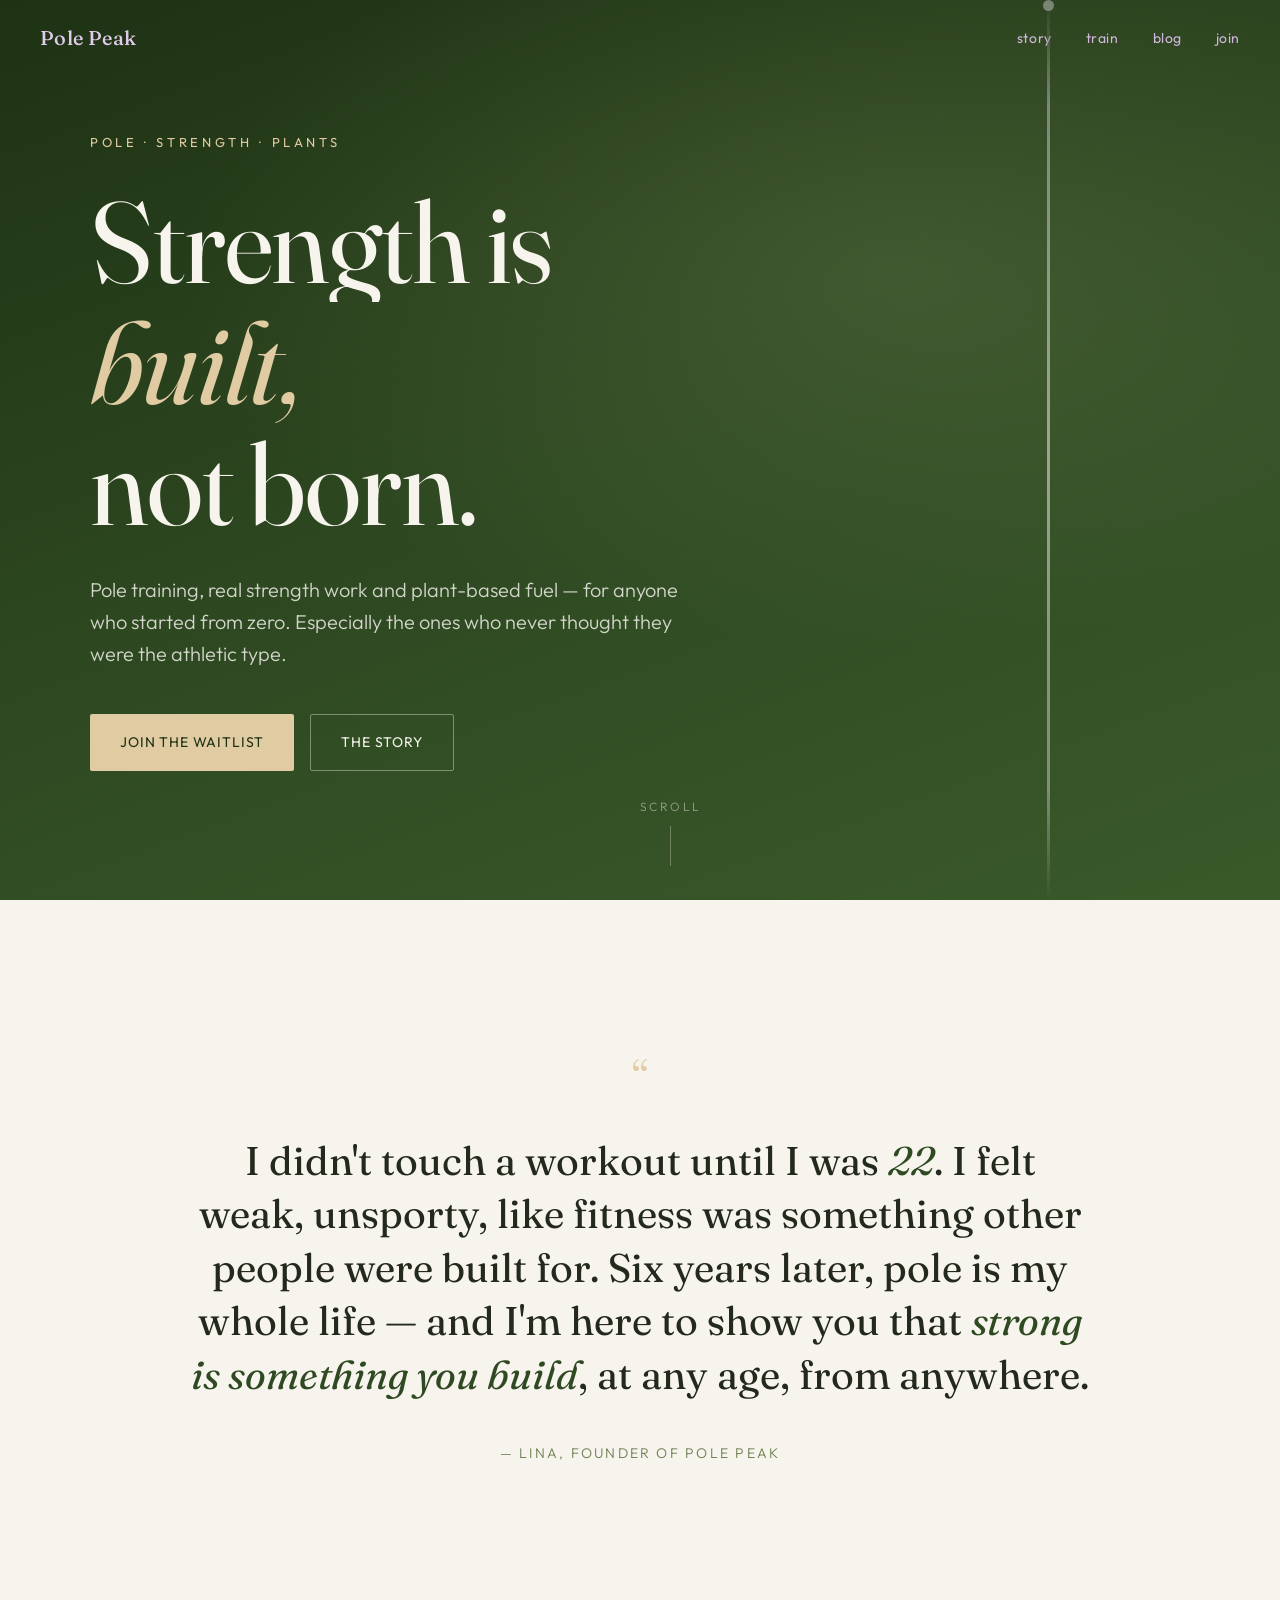
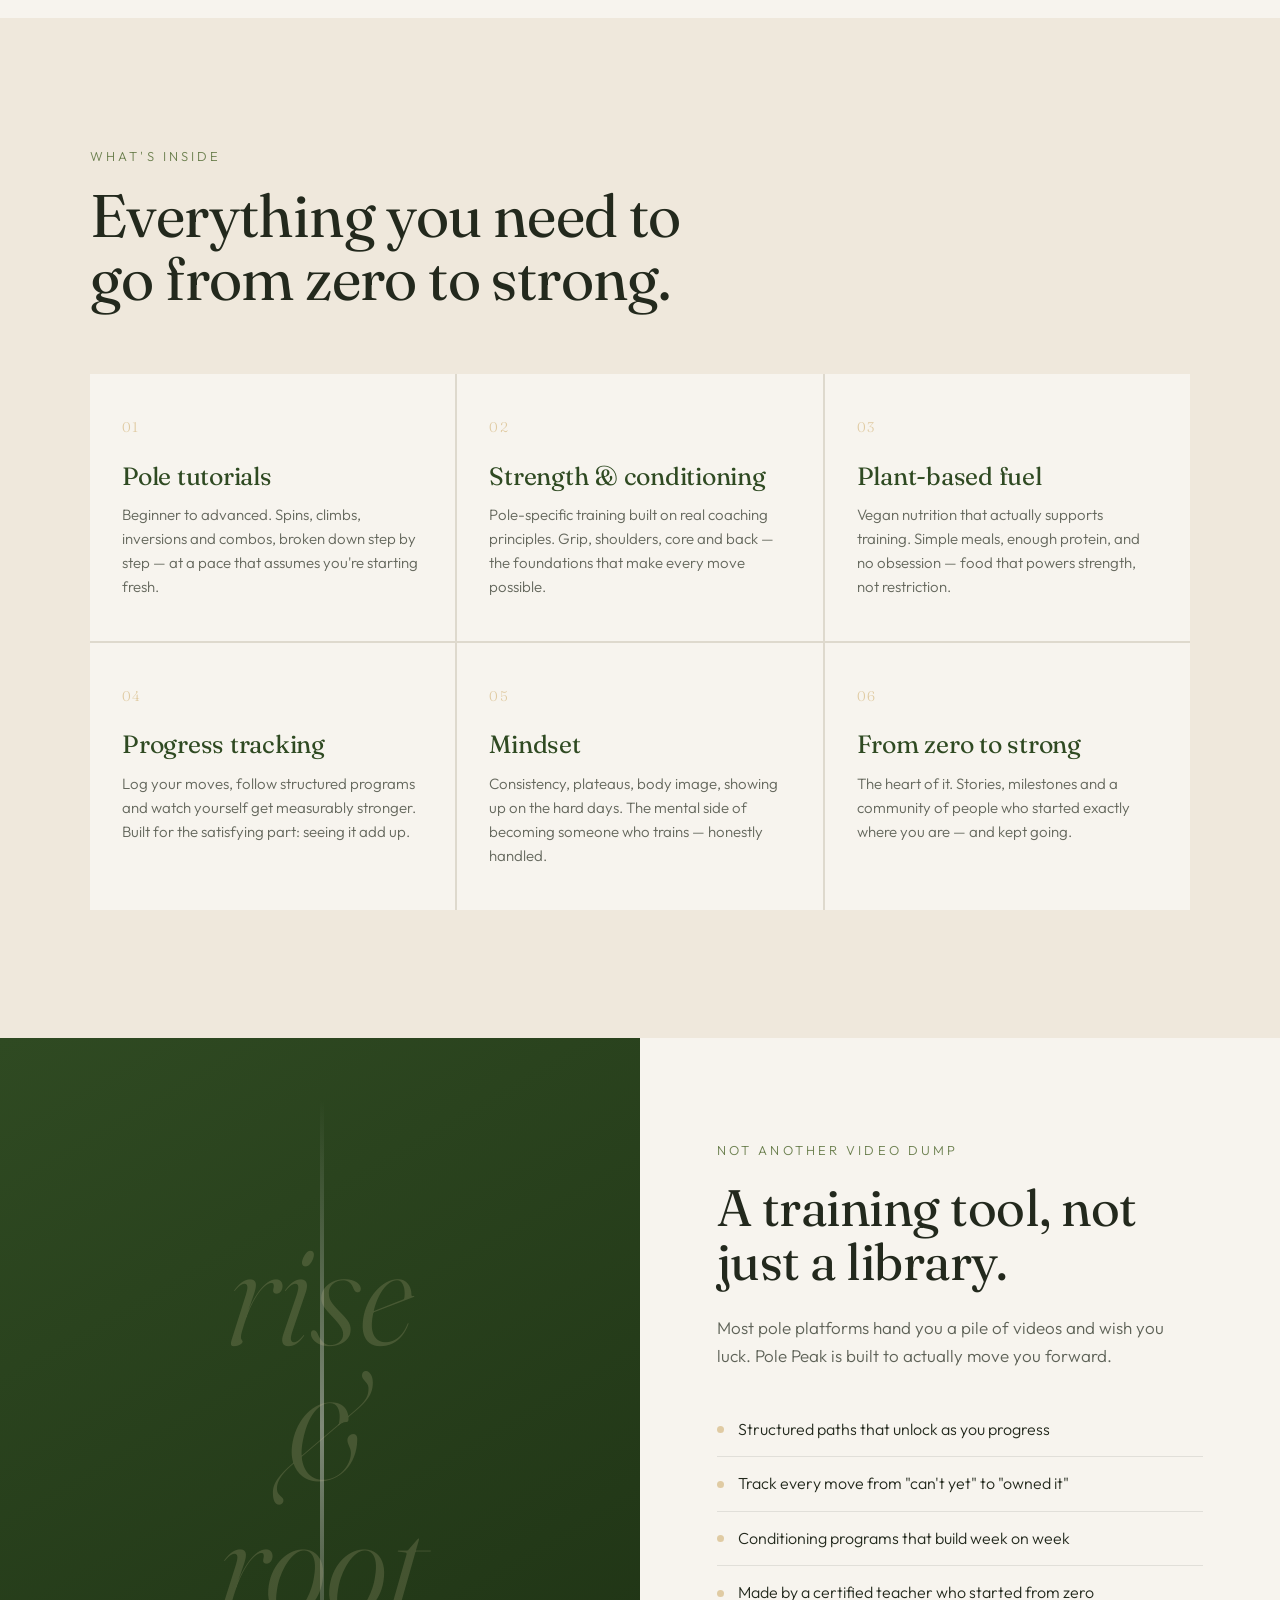
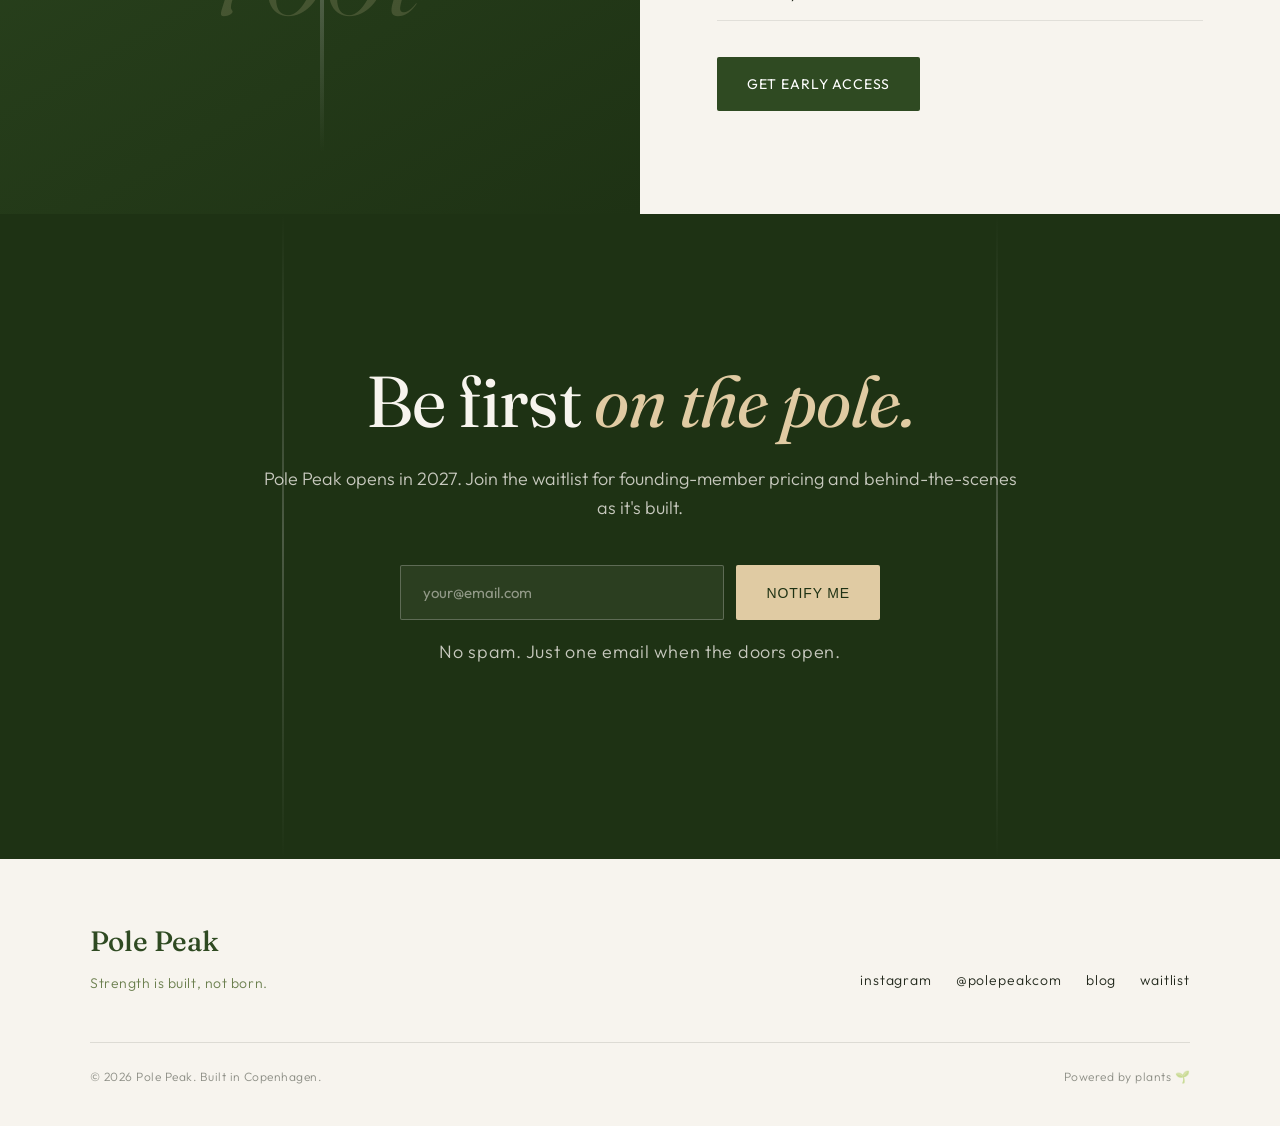
==== index.html @ ccae947a "Add files via upload" ====
<!DOCTYPE html>
<html lang="en">
<head>
<meta charset="UTF-8">
<meta name="viewport" content="width=device-width, initial-scale=1.0">
<title>Pole Peak — strength is built, not born</title>
<meta name="description" content="Pole training, strength conditioning and plant-based nutrition for people who started from zero. Built by a certified pole teacher who didn't train until 22.">
<link rel="preconnect" href="https://fonts.googleapis.com">
<link rel="preconnect" href="https://fonts.gstatic.com" crossorigin>
<link href="https://fonts.googleapis.com/css2?family=Fraunces:opsz,wght@9..144,400;9..144,500;9..144,600&family=Outfit:wght@300;400;500&display=swap" rel="stylesheet">
<style>
:root{
  --paper:#F7F4EE;
  --paper-warm:#EFE8DC;
  --wood:#E0CBA3;
  --forest:#2F4A22;
  --forest-deep:#1E3214;
  --moss:#6B7F4E;
  --silver:#B9BBB6;
  --ink:#23291D;
  --blush:#E6C9BC;
}
*{margin:0;padding:0;box-sizing:border-box}
html{scroll-behavior:smooth}
body{
  background:var(--paper);
  color:var(--ink);
  font-family:'Outfit',sans-serif;
  font-weight:300;
  line-height:1.6;
  -webkit-font-smoothing:antialiased;
  overflow-x:hidden;
}
h1,h2,h3{font-family:'Fraunces',serif;font-weight:400;line-height:1.05;letter-spacing:-0.01em}

/* nav */
nav{
  position:fixed;top:0;left:0;right:0;z-index:100;
  display:flex;align-items:center;justify-content:space-between;
  padding:22px 40px;
  mix-blend-mode:difference;
}
.logo{
  font-family:'Fraunces',serif;font-size:20px;font-weight:500;letter-spacing:0.02em;
  color:#fff;text-decoration:none;
}
.nav-links{display:flex;gap:34px;align-items:center}
.nav-links a{color:#fff;text-decoration:none;font-size:14px;font-weight:400;letter-spacing:0.04em;text-transform:lowercase;transition:opacity .2s}
.nav-links a:hover{opacity:0.6}
.nav-toggle{display:none;background:none;border:none;color:#fff;font-size:22px;cursor:pointer}

/* hero */
.hero{
  min-height:100vh;position:relative;
  display:flex;flex-direction:column;justify-content:center;
  padding:0 40px;
  background:var(--forest-deep);
  overflow:hidden;
}
.hero-bg{
  position:absolute;inset:0;
  background:
    radial-gradient(ellipse 80% 60% at 70% 30%, rgba(107,127,78,0.35), transparent 70%),
    linear-gradient(160deg,#1E3214 0%,#2F4A22 55%,#3a5a2a 100%);
}
.hero-pole{
  position:absolute;top:0;bottom:0;right:18%;width:3px;
  background:linear-gradient(to bottom,transparent,var(--silver) 12%,#e8e8e6 50%,var(--silver) 88%,transparent);
  opacity:0.55;
}
.hero-pole::before{
  content:"";position:absolute;top:0;left:-4px;width:11px;height:11px;border-radius:50%;
  background:var(--silver);
}
.hero-inner{position:relative;z-index:2;max-width:1100px;margin:0 auto;width:100%}
.hero-eyebrow{
  display:inline-block;color:var(--wood);font-size:13px;letter-spacing:0.28em;
  text-transform:uppercase;font-weight:400;margin-bottom:28px;
  opacity:0;transform:translateY(12px);animation:rise .9s .2s forwards;
}
.hero h1{
  color:var(--paper);font-size:clamp(46px,9vw,116px);
  margin-bottom:30px;max-width:14ch;
}
.hero h1 .line{display:block;overflow:hidden}
.hero h1 .line span{display:block;opacity:0;transform:translateY(100%);animation:riseUp 1s forwards}
.hero h1 .line:nth-child(1) span{animation-delay:.35s}
.hero h1 .line:nth-child(2) span{animation-delay:.5s}
.hero h1 .line:nth-child(3) span{animation-delay:.65s}
.hero h1 em{font-style:italic;color:var(--wood)}
.hero-sub{
  color:rgba(247,244,238,0.82);font-size:clamp(16px,2vw,20px);
  max-width:46ch;margin-bottom:44px;font-weight:300;
  opacity:0;transform:translateY(12px);animation:rise .9s .9s forwards;
}
.hero-cta{
  display:flex;gap:16px;flex-wrap:wrap;
  opacity:0;transform:translateY(12px);animation:rise .9s 1.05s forwards;
}
.btn{
  display:inline-flex;align-items:center;gap:10px;
  padding:16px 30px;border-radius:2px;font-size:14px;letter-spacing:0.06em;
  text-transform:uppercase;text-decoration:none;font-weight:400;
  transition:transform .25s,background .25s,color .25s;cursor:pointer;border:none;
}
.btn-primary{background:var(--wood);color:var(--forest-deep)}
.btn-primary:hover{background:var(--paper);transform:translateY(-2px)}
.btn-ghost{background:transparent;color:var(--paper);border:1px solid rgba(247,244,238,0.4)}
.btn-ghost:hover{border-color:var(--paper);transform:translateY(-2px)}
.hero-scroll{
  position:absolute;bottom:34px;left:50%;transform:translateX(-50%);
  color:rgba(247,244,238,0.5);font-size:12px;letter-spacing:0.2em;text-transform:uppercase;
  display:flex;flex-direction:column;align-items:center;gap:10px;z-index:2;
  opacity:0;animation:rise .9s 1.4s forwards;
}
.hero-scroll .line-v{width:1px;height:40px;background:rgba(247,244,238,0.3);animation:scrollPulse 2s infinite}

/* story strip */
.story{
  background:var(--paper);padding:clamp(80px,12vw,160px) 40px;
}
.story-inner{max-width:900px;margin:0 auto;text-align:center}
.story-mark{font-family:'Fraunces',serif;font-size:50px;color:var(--wood);line-height:1;margin-bottom:30px}
.story p{font-family:'Fraunces',serif;font-size:clamp(24px,3.6vw,40px);line-height:1.34;font-weight:400;color:var(--ink)}
.story p em{font-style:italic;color:var(--forest)}
.story-by{margin-top:40px;font-family:'Outfit';font-size:14px;letter-spacing:0.16em;text-transform:uppercase;color:var(--moss)}

/* pillars */
.pillars{background:var(--paper-warm);padding:clamp(70px,10vw,130px) 40px}
.section-head{max-width:1100px;margin:0 auto 64px}
.section-eyebrow{color:var(--moss);font-size:13px;letter-spacing:0.24em;text-transform:uppercase;margin-bottom:18px}
.section-head h2{font-size:clamp(34px,5vw,60px);max-width:16ch;color:var(--ink)}
.pillar-grid{max-width:1100px;margin:0 auto;display:grid;grid-template-columns:repeat(3,1fr);gap:2px;background:rgba(35,41,29,0.08)}
.pillar{background:var(--paper);padding:42px 32px;transition:background .3s}
.pillar:hover{background:#fff}
.pillar-num{font-family:'Fraunces',serif;font-size:14px;color:var(--wood);margin-bottom:24px;letter-spacing:0.1em}
.pillar h3{font-size:25px;margin-bottom:14px;color:var(--forest)}
.pillar p{font-size:15px;color:rgba(35,41,29,0.7);font-weight:300}

/* split feature */
.feature{display:grid;grid-template-columns:1fr 1fr;min-height:84vh}
.feature-visual{
  background:linear-gradient(150deg,var(--forest) 0%,var(--forest-deep) 100%);
  position:relative;overflow:hidden;display:flex;align-items:center;justify-content:center;
}
.feature-visual .pole-v{position:absolute;top:8%;bottom:8%;left:50%;width:4px;background:linear-gradient(to bottom,transparent,var(--silver),transparent);opacity:0.6}
.feature-visual .leaf{position:absolute;font-family:'Fraunces',serif;font-style:italic;color:rgba(224,203,163,0.18);font-size:clamp(60px,12vw,150px);line-height:0.9;text-align:center;padding:20px}
.feature-content{background:var(--paper);padding:clamp(50px,8vw,110px) clamp(40px,6vw,80px);display:flex;flex-direction:column;justify-content:center}
.feature-content .section-eyebrow{margin-bottom:20px}
.feature-content h2{font-size:clamp(30px,4vw,52px);margin-bottom:26px;color:var(--ink)}
.feature-content p{font-size:17px;color:rgba(35,41,29,0.72);margin-bottom:20px;max-width:42ch}
.feature-list{list-style:none;margin:14px 0 36px}
.feature-list li{font-size:16px;color:var(--ink);padding:14px 0;border-bottom:1px solid rgba(35,41,29,0.1);display:flex;align-items:center;gap:14px;font-weight:300}
.feature-list li::before{content:"";width:7px;height:7px;background:var(--wood);border-radius:50%;flex-shrink:0}

/* cta band */
.cta-band{background:var(--forest-deep);padding:clamp(80px,12vw,150px) 40px;text-align:center;position:relative;overflow:hidden}
.cta-band .pole-c{position:absolute;top:0;bottom:0;left:22%;width:2px;background:linear-gradient(to bottom,transparent,var(--silver),transparent);opacity:0.3}
.cta-band .pole-c2{position:absolute;top:0;bottom:0;right:22%;width:2px;background:linear-gradient(to bottom,transparent,var(--silver),transparent);opacity:0.3}
.cta-inner{position:relative;z-index:2;max-width:760px;margin:0 auto}
.cta-band h2{color:var(--paper);font-size:clamp(36px,6vw,72px);margin-bottom:26px}
.cta-band h2 em{font-style:italic;color:var(--wood)}
.cta-band p{color:rgba(247,244,238,0.78);font-size:18px;margin-bottom:42px;font-weight:300}
.email-form{display:flex;gap:12px;max-width:480px;margin:0 auto;flex-wrap:wrap}
.email-form input{
  flex:1;min-width:220px;padding:17px 22px;border:1px solid rgba(247,244,238,0.25);
  background:rgba(247,244,238,0.06);color:var(--paper);font-family:'Outfit';font-size:15px;border-radius:2px;
}
.email-form input::placeholder{color:rgba(247,244,238,0.5)}
.email-form input:focus{outline:none;border-color:var(--wood)}
.form-note{margin-top:18px;color:rgba(247,244,238,0.5);font-size:13px;letter-spacing:0.04em}

/* footer */
footer{background:var(--paper);padding:60px 40px 40px}
.footer-inner{max-width:1100px;margin:0 auto;display:flex;justify-content:space-between;align-items:flex-end;flex-wrap:wrap;gap:30px}
.footer-logo{font-family:'Fraunces',serif;font-size:28px;color:var(--forest);font-weight:500}
.footer-tag{font-size:14px;color:var(--moss);margin-top:8px;letter-spacing:0.04em}
.footer-social{display:flex;gap:24px}
.footer-social a{color:var(--ink);text-decoration:none;font-size:14px;letter-spacing:0.06em;text-transform:lowercase;transition:color .2s;border-bottom:1px solid transparent;padding-bottom:2px}
.footer-social a:hover{color:var(--wood);border-color:var(--wood)}
.footer-base{max-width:1100px;margin:48px auto 0;padding-top:24px;border-top:1px solid rgba(35,41,29,0.12);display:flex;justify-content:space-between;flex-wrap:wrap;gap:12px;font-size:12px;color:rgba(35,41,29,0.5);letter-spacing:0.04em}

@keyframes rise{to{opacity:1;transform:translateY(0)}}
@keyframes riseUp{to{opacity:1;transform:translateY(0)}}
@keyframes scrollPulse{0%,100%{opacity:0.3;transform:scaleY(0.6)}50%{opacity:1;transform:scaleY(1)}}

@media(max-width:860px){
  .feature{grid-template-columns:1fr}
  .feature-visual{min-height:340px}
  .pillar-grid{grid-template-columns:1fr}
  nav{padding:18px 22px}
  .hero,.story,.pillars,.cta-band{padding-left:22px;padding-right:22px}
  .nav-links{display:none}
  .nav-links.open{display:flex;position:absolute;top:62px;right:22px;flex-direction:column;background:var(--forest-deep);padding:24px 30px;gap:18px;border-radius:4px}
  .nav-toggle{display:block}
}
@media(prefers-reduced-motion:reduce){
  *{animation:none!important}
  .hero-eyebrow,.hero-sub,.hero-cta,.hero-scroll,.hero h1 .line span{opacity:1;transform:none}
}
</style>
</head>
<body>

<nav>
  <a href="index.html" class="logo">Pole Peak</a>
  <button class="nav-toggle" aria-label="Menu" onclick="document.querySelector('.nav-links').classList.toggle('open')">☰</button>
  <div class="nav-links">
    <a href="#story">story</a>
    <a href="#train">train</a>
    <a href="blog.html">blog</a>
    <a href="#join">join</a>
  </div>
</nav>

<header class="hero">
  <div class="hero-bg"></div>
  <div class="hero-pole"></div>
  <div class="hero-inner">
    <span class="hero-eyebrow">Pole · strength · plants</span>
    <h1>
      <span class="line"><span>Strength is</span></span>
      <span class="line"><span><em>built,</em></span></span>
      <span class="line"><span>not born.</span></span>
    </h1>
    <p class="hero-sub">Pole training, real strength work and plant-based fuel — for anyone who started from zero. Especially the ones who never thought they were the athletic type.</p>
    <div class="hero-cta">
      <a href="#join" class="btn btn-primary">Join the waitlist</a>
      <a href="#story" class="btn btn-ghost">The story</a>
    </div>
  </div>
  <div class="hero-scroll"><span>scroll</span><span class="line-v"></span></div>
</header>

<section class="story" id="story">
  <div class="story-inner">
    <div class="story-mark">“</div>
    <p>I didn't touch a workout until I was <em>22</em>. I felt weak, unsporty, like fitness was something other people were built for. Six years later, pole is my whole life — and I'm here to show you that <em>strong is something you build</em>, at any age, from anywhere.</p>
    <div class="story-by">— Lina, founder of Pole Peak</div>
  </div>
</section>

<section class="pillars" id="train">
  <div class="section-head">
    <div class="section-eyebrow">What's inside</div>
    <h2>Everything you need to go from zero to strong.</h2>
  </div>
  <div class="pillar-grid">
    <div class="pillar">
      <div class="pillar-num">01</div>
      <h3>Pole tutorials</h3>
      <p>Beginner to advanced. Spins, climbs, inversions and combos, broken down step by step — at a pace that assumes you're starting fresh.</p>
    </div>
    <div class="pillar">
      <div class="pillar-num">02</div>
      <h3>Strength &amp; conditioning</h3>
      <p>Pole-specific training built on real coaching principles. Grip, shoulders, core and back — the foundations that make every move possible.</p>
    </div>
    <div class="pillar">
      <div class="pillar-num">03</div>
      <h3>Plant-based fuel</h3>
      <p>Vegan nutrition that actually supports training. Simple meals, enough protein, and no obsession — food that powers strength, not restriction.</p>
    </div>
    <div class="pillar">
      <div class="pillar-num">04</div>
      <h3>Progress tracking</h3>
      <p>Log your moves, follow structured programs and watch yourself get measurably stronger. Built for the satisfying part: seeing it add up.</p>
    </div>
    <div class="pillar">
      <div class="pillar-num">05</div>
      <h3>Mindset</h3>
      <p>Consistency, plateaus, body image, showing up on the hard days. The mental side of becoming someone who trains — honestly handled.</p>
    </div>
    <div class="pillar">
      <div class="pillar-num">06</div>
      <h3>From zero to strong</h3>
      <p>The heart of it. Stories, milestones and a community of people who started exactly where you are — and kept going.</p>
    </div>
  </div>
</section>

<section class="feature">
  <div class="feature-visual">
    <div class="pole-v"></div>
    <div class="leaf">rise<br>&amp;<br>root</div>
  </div>
  <div class="feature-content">
    <div class="section-eyebrow">Not another video dump</div>
    <h2>A training tool, not just a library.</h2>
    <p>Most pole platforms hand you a pile of videos and wish you luck. Pole Peak is built to actually move you forward.</p>
    <ul class="feature-list">
      <li>Structured paths that unlock as you progress</li>
      <li>Track every move from "can't yet" to "owned it"</li>
      <li>Conditioning programs that build week on week</li>
      <li>Made by a certified teacher who started from zero</li>
    </ul>
    <a href="#join" class="btn btn-primary" style="align-self:flex-start;color:#fff;background:var(--forest)">Get early access</a>
  </div>
</section>

<section class="cta-band" id="join">
  <div class="pole-c"></div>
  <div class="pole-c2"></div>
  <div class="cta-inner">
    <h2>Be first <em>on the pole.</em></h2>
    <p>Pole Peak opens in 2027. Join the waitlist for founding-member pricing and behind-the-scenes as it's built.</p>
    <form class="email-form" action="https://formspree.io/f/xbdebdqv" method="POST" onsubmit="return submitWaitlist(this,event)">
      <input type="email" name="email" placeholder="your@email.com" required aria-label="Email address">
      <input type="hidden" name="_subject" value="New Pole Peak waitlist signup (homepage)">
      <input type="hidden" name="source" value="homepage waitlist">
      <button type="submit" class="btn btn-primary">Notify me</button>
    </form>
    <p class="form-note">No spam. Just one email when the doors open.</p>
  </div>
</section>

<footer>
  <div class="footer-inner">
    <div>
      <div class="footer-logo">Pole Peak</div>
      <div class="footer-tag">Strength is built, not born.</div>
    </div>
    <div class="footer-social">
      <a href="https://instagram.com/linaonpole">instagram</a>
      <a href="https://instagram.com/polepeakcom">@polepeakcom</a>
      <a href="blog.html">blog</a>
      <a href="#join">waitlist</a>
    </div>
  </div>
  <div class="footer-base">
    <span>© 2026 Pole Peak. Built in Copenhagen.</span>
    <span>Powered by plants 🌱</span>
  </div>
</footer>

<script>
function submitWaitlist(form,e){
  e.preventDefault();
  const note=form.nextElementSibling;
  const btn=form.querySelector('button');
  btn.textContent='Sending…';
  fetch(form.action,{
    method:'POST',
    body:new FormData(form),
    headers:{'Accept':'application/json'}
  }).then(r=>{
    if(r.ok){
      form.reset();
      btn.textContent='Notify me';
      note.textContent="You're on the list — see you soon.";
      note.style.color='var(--wood)';
    }else{
      btn.textContent='Notify me';
      note.textContent='Something went wrong — please try again.';
    }
  }).catch(()=>{
    btn.textContent='Notify me';
    note.textContent='Something went wrong — please try again.';
  });
  return false;
}
</script>
</body>
</html>
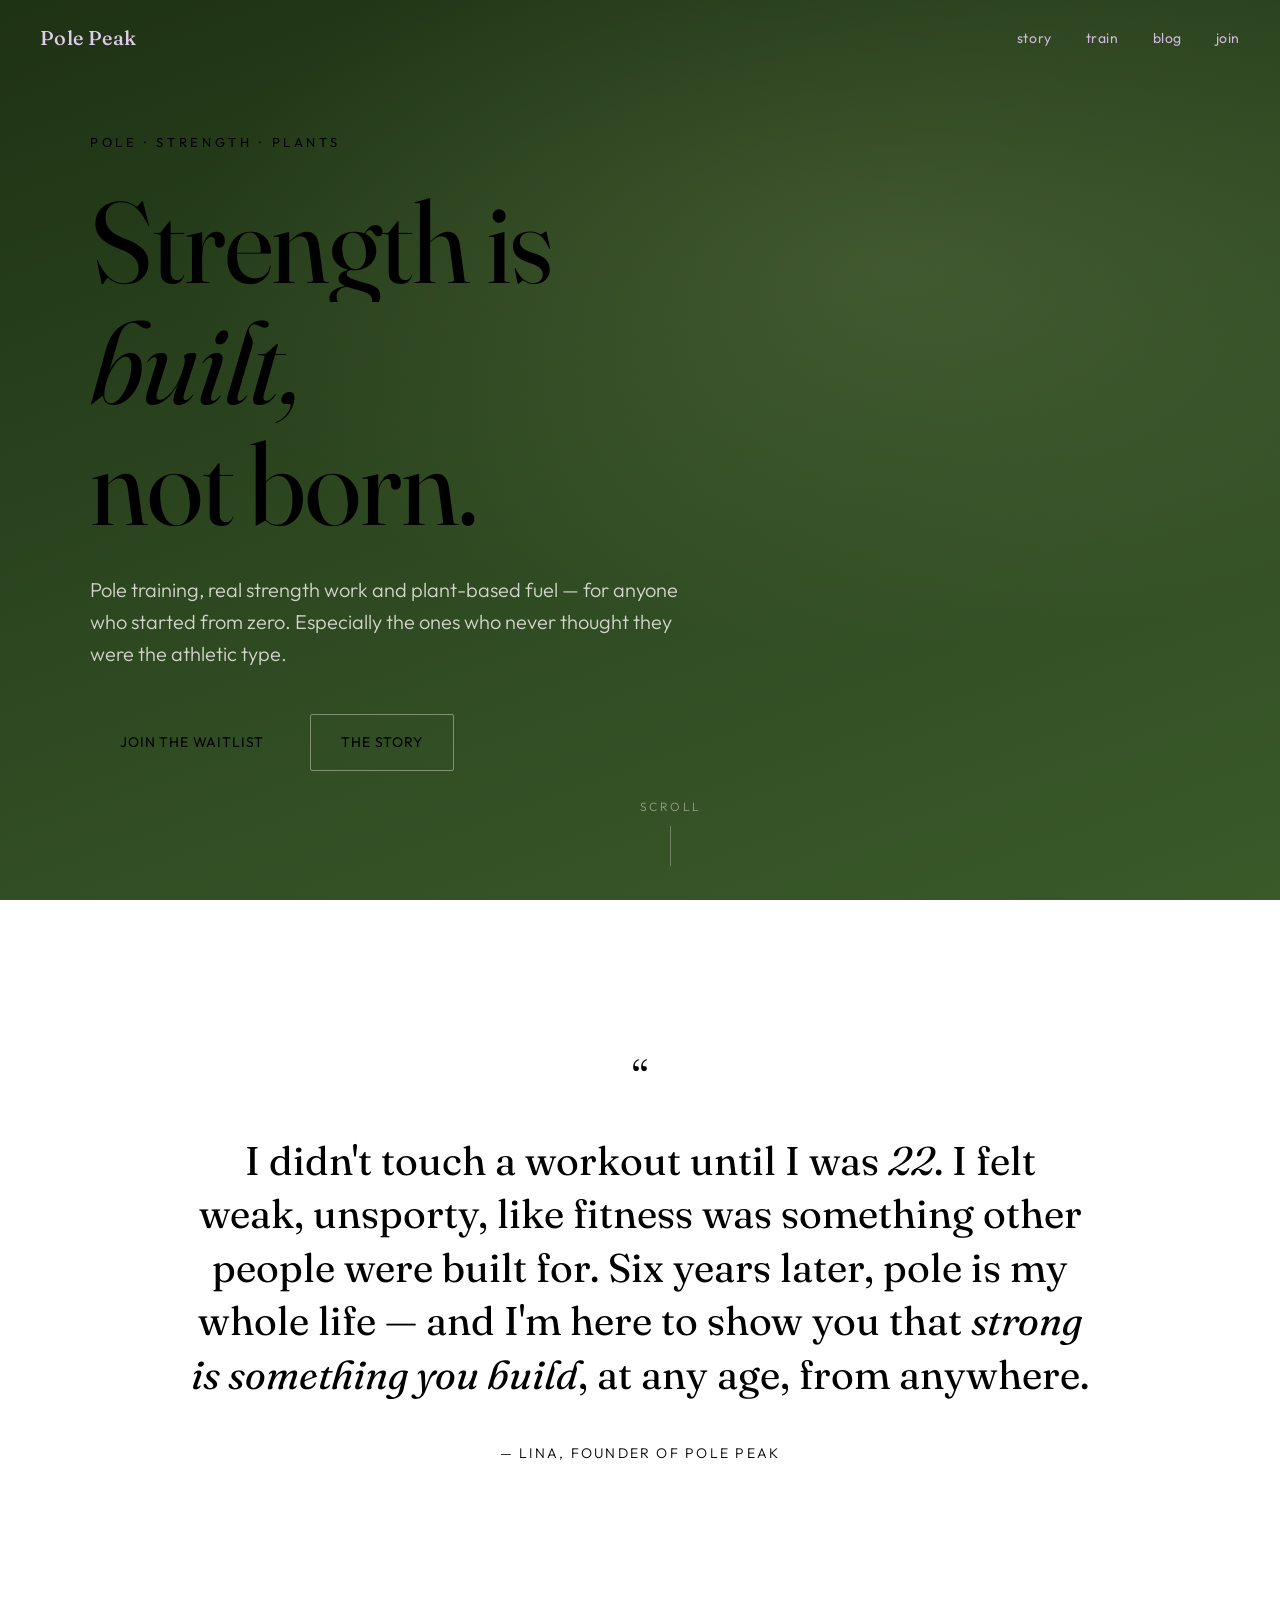
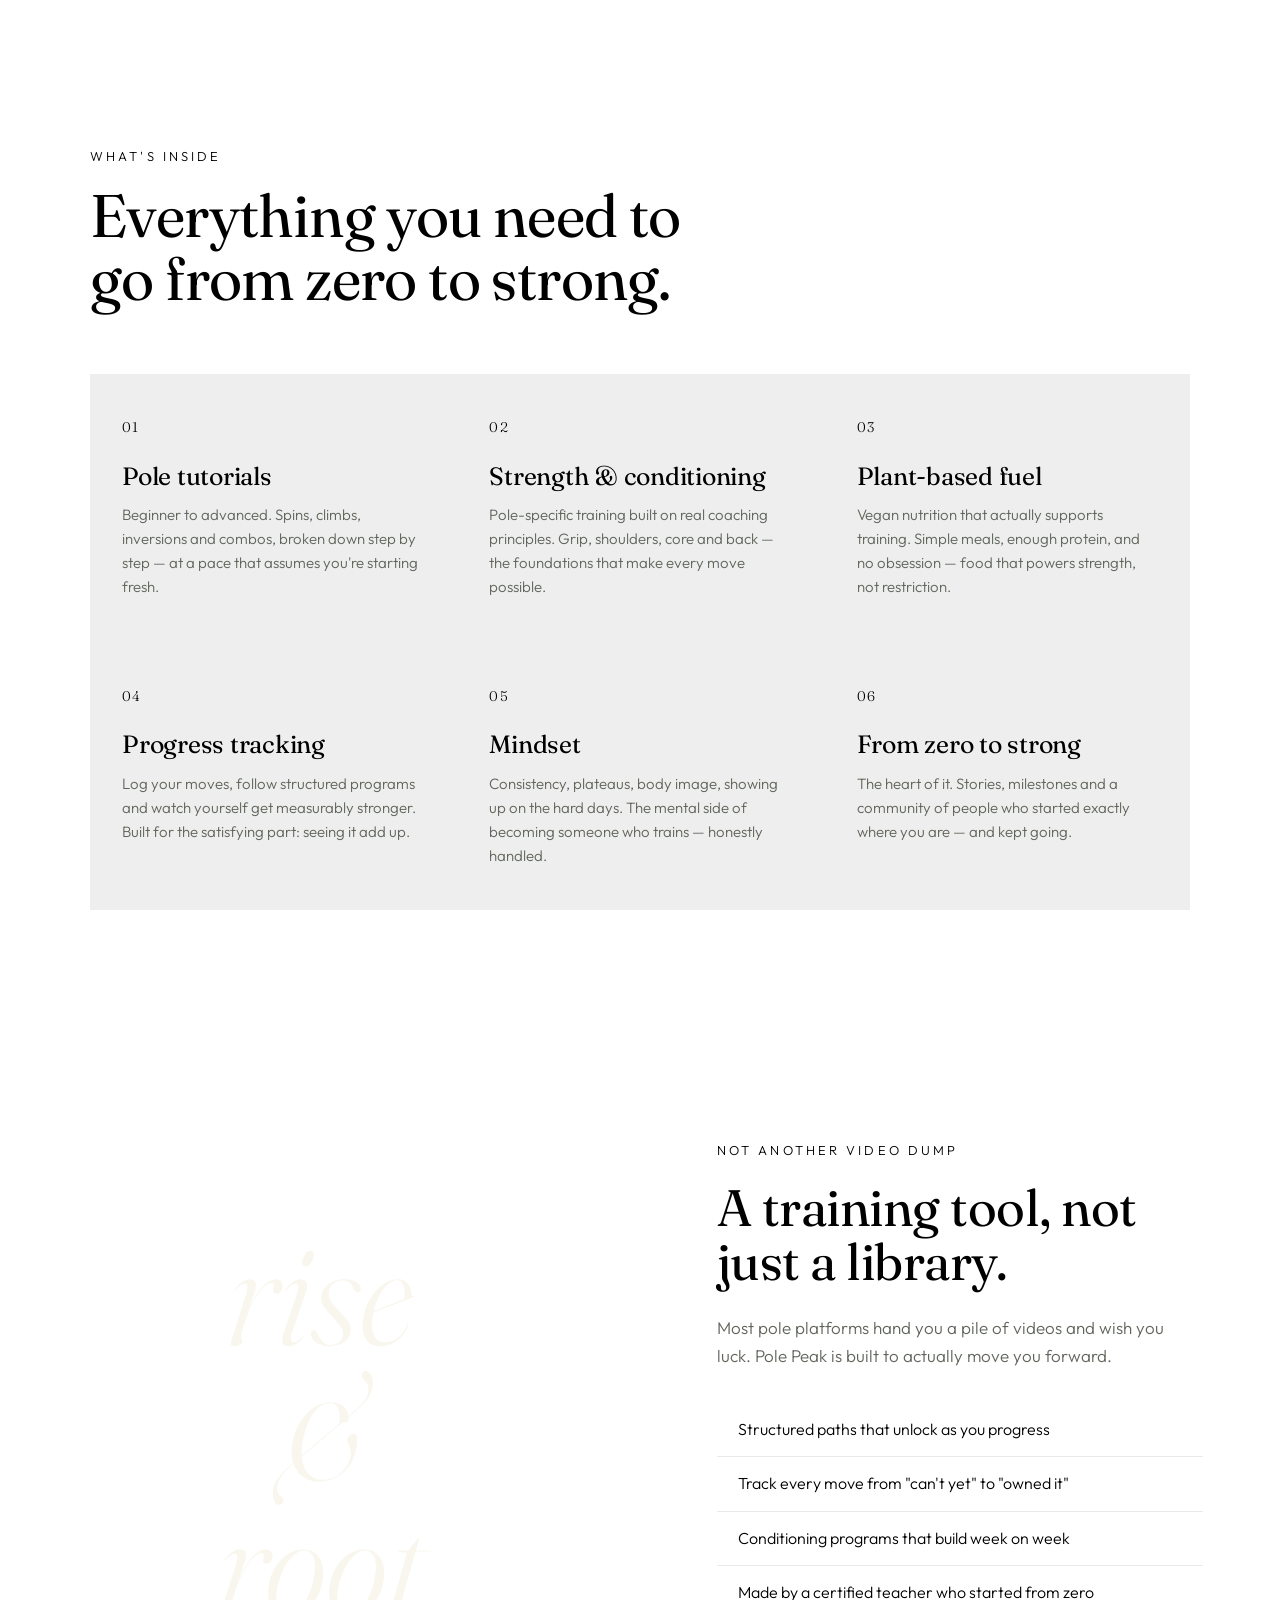
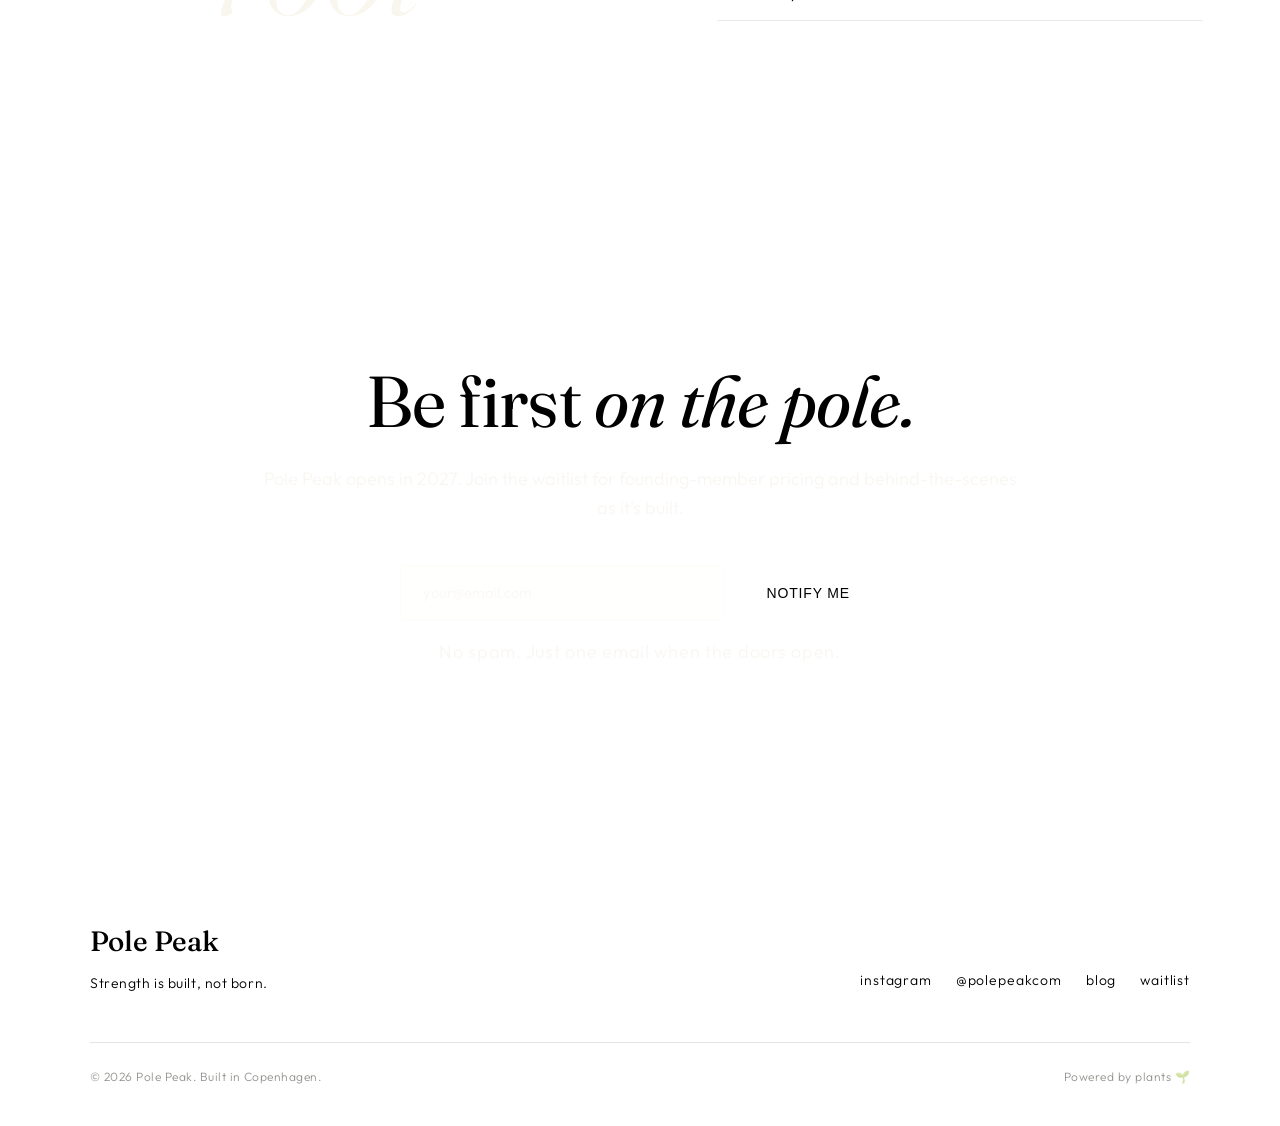
==== commit a30fa56c: "Update index.html" ====
--- a/index.html
+++ b/index.html
@@ -9,6 +9,7 @@
 <link rel="preconnect" href="https://fonts.gstatic.com" crossorigin>
 <link href="https://fonts.googleapis.com/css2?family=Fraunces:opsz,wght@9..144,400;9..144,500;9..144,600&family=Outfit:wght@300;400;500&display=swap" rel="stylesheet">
 <style>
+  <link rel="stylesheet" href="site.css">
 :root{
   --paper:#F7F4EE;
   --paper-warm:#EFE8DC;
@@ -63,15 +64,7 @@
     radial-gradient(ellipse 80% 60% at 70% 30%, rgba(107,127,78,0.35), transparent 70%),
     linear-gradient(160deg,#1E3214 0%,#2F4A22 55%,#3a5a2a 100%);
 }
-.hero-pole{
-  position:absolute;top:0;bottom:0;right:18%;width:3px;
-  background:linear-gradient(to bottom,transparent,var(--silver) 12%,#e8e8e6 50%,var(--silver) 88%,transparent);
-  opacity:0.55;
-}
-.hero-pole::before{
-  content:"";position:absolute;top:0;left:-4px;width:11px;height:11px;border-radius:50%;
-  background:var(--silver);
-}
+
 .hero-inner{position:relative;z-index:2;max-width:1100px;margin:0 auto;width:100%}
 .hero-eyebrow{
   display:inline-block;color:var(--wood);font-size:13px;letter-spacing:0.28em;
@@ -215,7 +208,6 @@
 
 <header class="hero">
   <div class="hero-bg"></div>
-  <div class="hero-pole"></div>
   <div class="hero-inner">
     <span class="hero-eyebrow">Pole · strength · plants</span>
     <h1>
--- a/site.css
+++ b/site.css
@@ -0,0 +1,135 @@
+/* ============================================================
+   Pole Peak — shared SITE styles (homepage + blog index)
+   Link this in index.html and blog.html:
+   <link rel="stylesheet" href="site.css">
+
+   This is the "marketing/index" look: Outfit body, Fraunces headings,
+   the --paper palette, the fixed blurred nav, the newsletter strip
+   and footer. It is DIFFERENT from style.css (the reading/post look) —
+   never link both on the same page.
+
+   Fonts still load in the <head> of each page:
+   <link href="https://fonts.googleapis.com/css2?family=Fraunces:opsz,ital,wght@9..144,0,400;9..144,0,500;9..144,0,600;9..144,1,400&family=Outfit:wght@300;400;500&display=swap" rel="stylesheet">
+
+   Page-specific sections (e.g. homepage hero/story/train blocks) stay
+   inline in that page's own <style> block.
+   ============================================================ */
+
+:root{
+  --paper:#F7F4EE;
+  --paper-warm:#EFE8DC;
+  --wood:#E0CBA3;
+  --wood-deep:#C9A86B;
+  --forest:#2F4A22;
+  --forest-deep:#1E3214;
+  --moss:#6B7F4E;
+  --silver:#B9BBB6;
+  --ink:#23291D;
+  --blush:#E6C9BC;
+}
+*{margin:0;padding:0;box-sizing:border-box}
+html{scroll-behavior:smooth}
+body{background:var(--paper);color:var(--ink);font-family:'Outfit',sans-serif;font-weight:300;line-height:1.6;-webkit-font-smoothing:antialiased;overflow-x:hidden}
+h1,h2,h3{font-family:'Fraunces',serif;font-weight:400;line-height:1.08;letter-spacing:-0.01em}
+a{color:inherit}
+
+/* nav */
+nav{position:fixed;top:0;left:0;right:0;z-index:100;display:flex;align-items:center;justify-content:space-between;padding:22px 40px;background:rgba(247,244,238,0.82);backdrop-filter:blur(10px);border-bottom:1px solid rgba(35,41,29,0.08)}
+.logo{font-family:'Fraunces',serif;font-size:20px;font-weight:500;letter-spacing:0.02em;color:var(--forest);text-decoration:none}
+.nav-links{display:flex;gap:34px;align-items:center}
+.nav-links a{color:var(--ink);text-decoration:none;font-size:14px;font-weight:400;letter-spacing:0.04em;text-transform:lowercase;transition:opacity .2s}
+.nav-links a:hover{opacity:0.55}
+.nav-links a.active{color:var(--wood-deep)}
+.nav-toggle{display:none;background:none;border:none;color:var(--forest);font-size:22px;cursor:pointer}
+
+/* blog header */
+.blog-header{padding:160px 40px 60px;max-width:1180px;margin:0 auto}
+.eyebrow{color:var(--moss);font-size:13px;letter-spacing:0.26em;text-transform:uppercase;margin-bottom:22px}
+.blog-header h1{font-size:clamp(44px,8vw,92px);max-width:15ch;margin-bottom:26px;color:var(--ink)}
+.blog-header h1 em{font-style:italic;color:var(--forest)}
+.blog-header p{font-size:clamp(17px,2vw,20px);max-width:50ch;color:rgba(35,41,29,0.7)}
+
+/* category filter */
+.filters{position:sticky;top:65px;z-index:50;background:var(--paper);padding:22px 40px;border-bottom:1px solid rgba(35,41,29,0.1)}
+.filters-inner{max-width:1180px;margin:0 auto;display:flex;gap:10px;flex-wrap:wrap;align-items:center}
+.filter-btn{padding:9px 20px;border-radius:40px;border:1px solid rgba(35,41,29,0.18);background:transparent;font-family:'Outfit';font-size:14px;font-weight:400;color:var(--ink);cursor:pointer;transition:all .2s;letter-spacing:0.02em}
+.filter-btn:hover{border-color:var(--forest)}
+.filter-btn.active{background:var(--forest);color:var(--paper);border-color:var(--forest)}
+
+/* post grid */
+.posts{max-width:1180px;margin:0 auto;padding:56px 40px 100px}
+.post-grid{display:grid;grid-template-columns:repeat(3,1fr);gap:36px 30px}
+.card{display:flex;flex-direction:column;background:transparent;cursor:pointer;transition:transform .3s;text-decoration:none}
+.card:hover{transform:translateY(-6px)}
+.card-img{aspect-ratio:4/3;border-radius:4px;overflow:hidden;margin-bottom:20px;position:relative;display:flex;align-items:flex-end;padding:18px}
+.card:hover .card-img::after{opacity:0.5}
+.card-img::after{content:"";position:absolute;inset:0;background:linear-gradient(to top,rgba(30,50,20,0.5),transparent 60%);opacity:0.35;transition:opacity .3s}
+.card-cat{position:relative;z-index:2;font-size:11px;letter-spacing:0.16em;text-transform:uppercase;color:#fff;font-weight:400;background:rgba(30,50,20,0.55);padding:6px 13px;border-radius:30px;backdrop-filter:blur(4px)}
+.card-meta{font-size:12px;letter-spacing:0.1em;text-transform:uppercase;color:var(--moss);margin-bottom:10px}
+.card h3{font-size:23px;margin-bottom:10px;color:var(--ink);transition:color .2s;line-height:1.2}
+.card:hover h3{color:var(--forest)}
+.card p{font-size:15px;color:rgba(35,41,29,0.65);font-weight:300}
+
+/* featured (first post) */
+.featured{grid-column:1 / -1;display:grid;grid-template-columns:1.2fr 1fr;gap:40px;align-items:center;margin-bottom:24px;text-decoration:none;cursor:pointer}
+.featured .card-img{aspect-ratio:16/11;margin-bottom:0;height:100%}
+.featured-body{display:flex;flex-direction:column}
+.featured .card-meta{margin-bottom:14px}
+.featured h2{font-size:clamp(28px,3.6vw,46px);margin-bottom:16px;color:var(--ink);transition:color .2s}
+.featured:hover h2{color:var(--forest)}
+.featured p{font-size:17px;color:rgba(35,41,29,0.7);margin-bottom:20px;max-width:46ch}
+.read-more{font-size:14px;letter-spacing:0.08em;text-transform:uppercase;color:var(--forest);display:inline-flex;align-items:center;gap:8px;font-weight:400}
+
+/* placeholder visual backgrounds (stand in for post images) */
+.bg-pole{background:linear-gradient(150deg,#2F4A22,#1E3214)}
+.bg-off{background:linear-gradient(150deg,#6B7F4E,#3a5226)}
+.bg-plant{background:linear-gradient(150deg,#8BA06A,#5c7340)}
+.bg-bend{background:linear-gradient(150deg,#E0CBA3,#C9A86B)}
+.bg-zero{background:linear-gradient(150deg,#E6C9BC,#c79e8c)}
+.bg-pole2{background:linear-gradient(150deg,#3a5a2a,#23381a)}
+
+/* empty state */
+.empty{grid-column:1/-1;text-align:center;padding:80px 20px;color:var(--moss)}
+.empty-mark{font-family:'Fraunces',serif;font-size:44px;color:var(--wood);margin-bottom:16px}
+.empty p{font-size:18px;color:rgba(35,41,29,0.6)}
+
+/* newsletter strip */
+.sub-strip{background:var(--forest-deep);padding:80px 40px;text-align:center}
+.sub-inner{max-width:600px;margin:0 auto}
+.sub-strip h2{color:var(--paper);font-size:clamp(28px,4vw,44px);margin-bottom:16px}
+.sub-strip h2 em{font-style:italic;color:var(--wood)}
+.sub-strip p{color:rgba(247,244,238,0.75);font-size:16px;margin-bottom:30px}
+.sub-form{display:flex;gap:12px;max-width:440px;margin:0 auto;flex-wrap:wrap}
+.sub-form input{flex:1;min-width:200px;padding:15px 20px;border:1px solid rgba(247,244,238,0.25);background:rgba(247,244,238,0.06);color:var(--paper);font-family:'Outfit';font-size:15px;border-radius:2px}
+.sub-form input::placeholder{color:rgba(247,244,238,0.5)}
+.sub-form input:focus{outline:none;border-color:var(--wood)}
+.sub-form button{padding:15px 28px;background:var(--wood);color:var(--forest-deep);border:none;border-radius:2px;font-family:'Outfit';font-size:14px;letter-spacing:0.06em;text-transform:uppercase;cursor:pointer;transition:background .2s}
+.sub-form button:hover{background:var(--paper)}
+
+/* footer */
+footer{background:var(--paper);padding:60px 40px 40px}
+.footer-inner{max-width:1180px;margin:0 auto;display:flex;justify-content:space-between;align-items:flex-end;flex-wrap:wrap;gap:30px}
+.footer-logo{font-family:'Fraunces',serif;font-size:28px;color:var(--forest);font-weight:500}
+.footer-tag{font-size:14px;color:var(--moss);margin-top:8px}
+.footer-social{display:flex;gap:24px}
+.footer-social a{color:var(--ink);text-decoration:none;font-size:14px;letter-spacing:0.06em;text-transform:lowercase;transition:color .2s;border-bottom:1px solid transparent;padding-bottom:2px}
+.footer-social a:hover{color:var(--wood-deep);border-color:var(--wood-deep)}
+.footer-base{max-width:1180px;margin:48px auto 0;padding-top:24px;border-top:1px solid rgba(35,41,29,0.12);display:flex;justify-content:space-between;flex-wrap:wrap;gap:12px;font-size:12px;color:rgba(35,41,29,0.5)}
+
+@media(max-width:900px){
+  .post-grid{grid-template-columns:repeat(2,1fr)}
+  .featured{grid-template-columns:1fr}
+  .featured .card-img{aspect-ratio:16/10}
+}
+@media(max-width:600px){
+  .post-grid{grid-template-columns:1fr}
+  nav{padding:18px 22px}
+  .nav-links{display:none}
+  .nav-links.open{display:flex;position:absolute;top:60px;right:22px;flex-direction:column;background:var(--forest-deep);padding:22px 28px;gap:16px;border-radius:4px}
+  .nav-links.open a{color:var(--paper)}
+  .nav-toggle{display:block}
+  .blog-header{padding:130px 22px 40px}
+  .filters{padding:18px 22px;top:59px}
+  .posts{padding:40px 22px 80px}
+}
+@media(prefers-reduced-motion:reduce){*{animation:none!important;transition:none!important}}
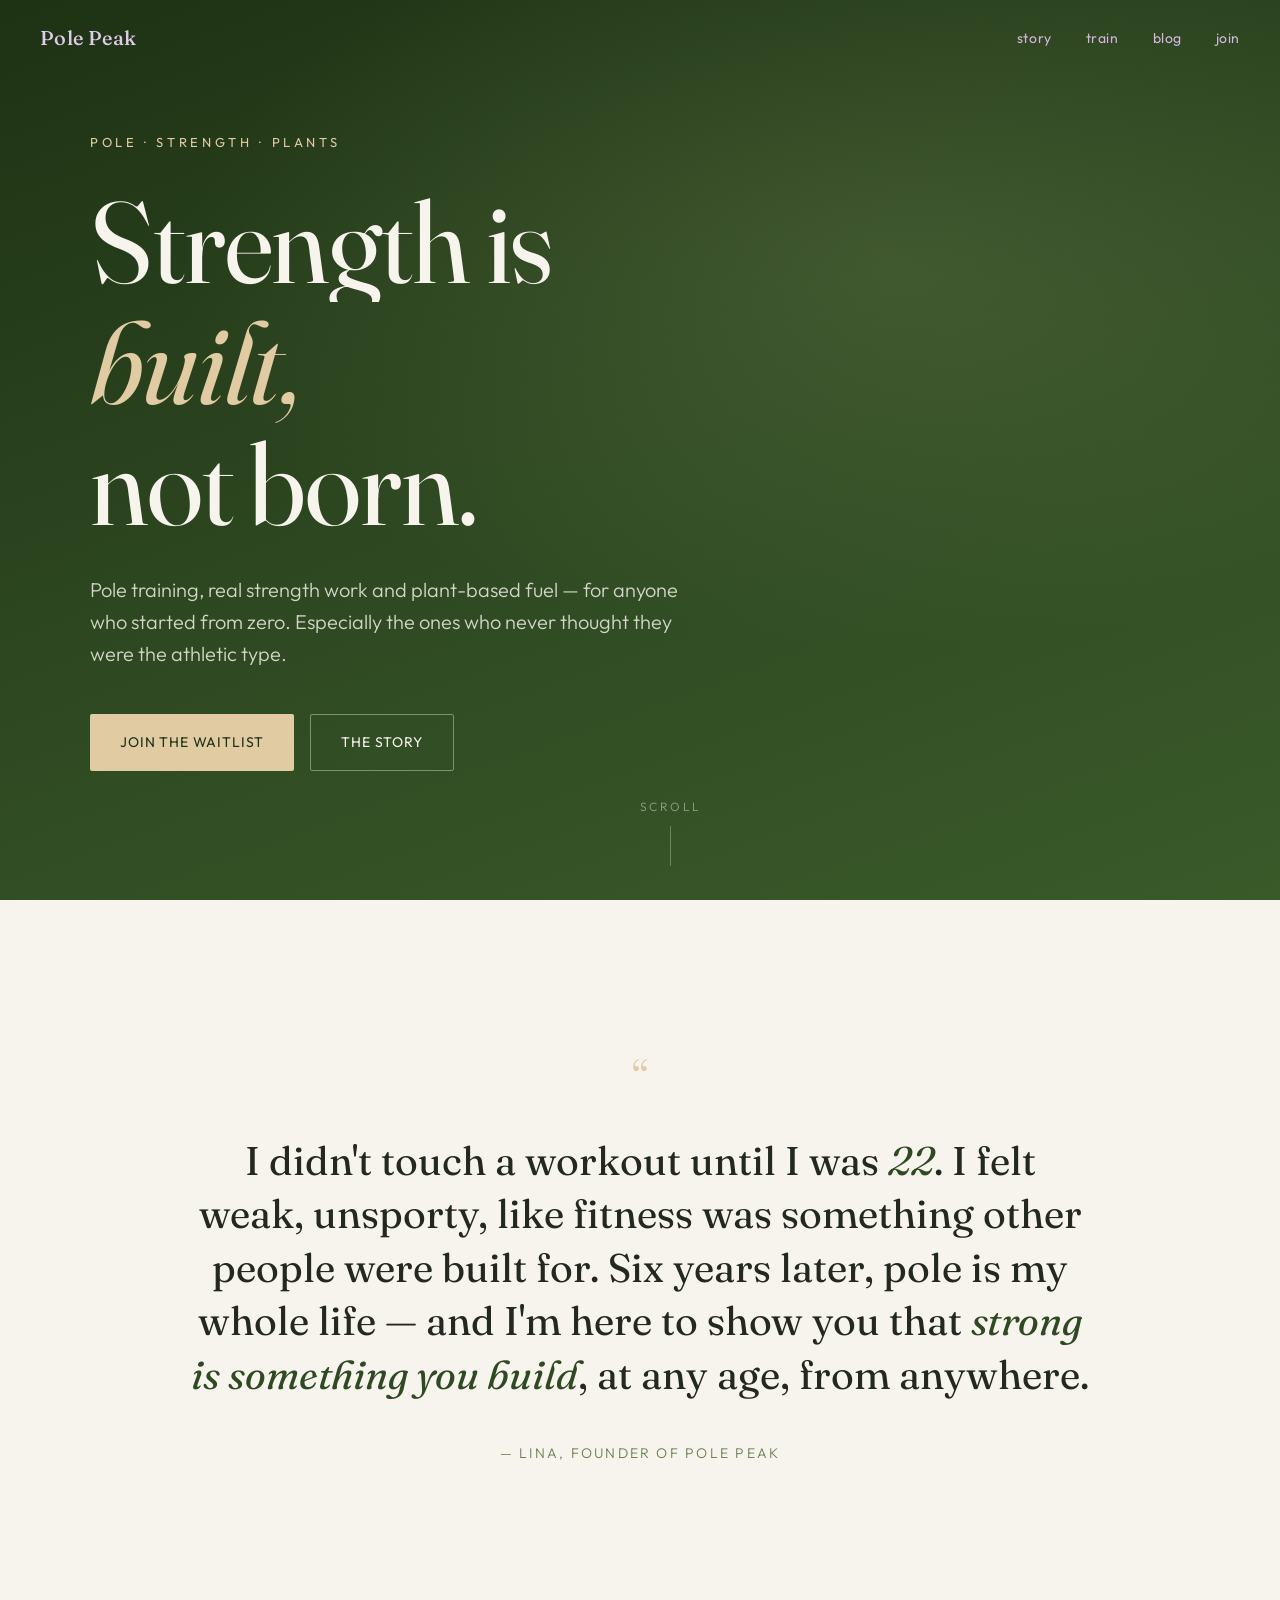
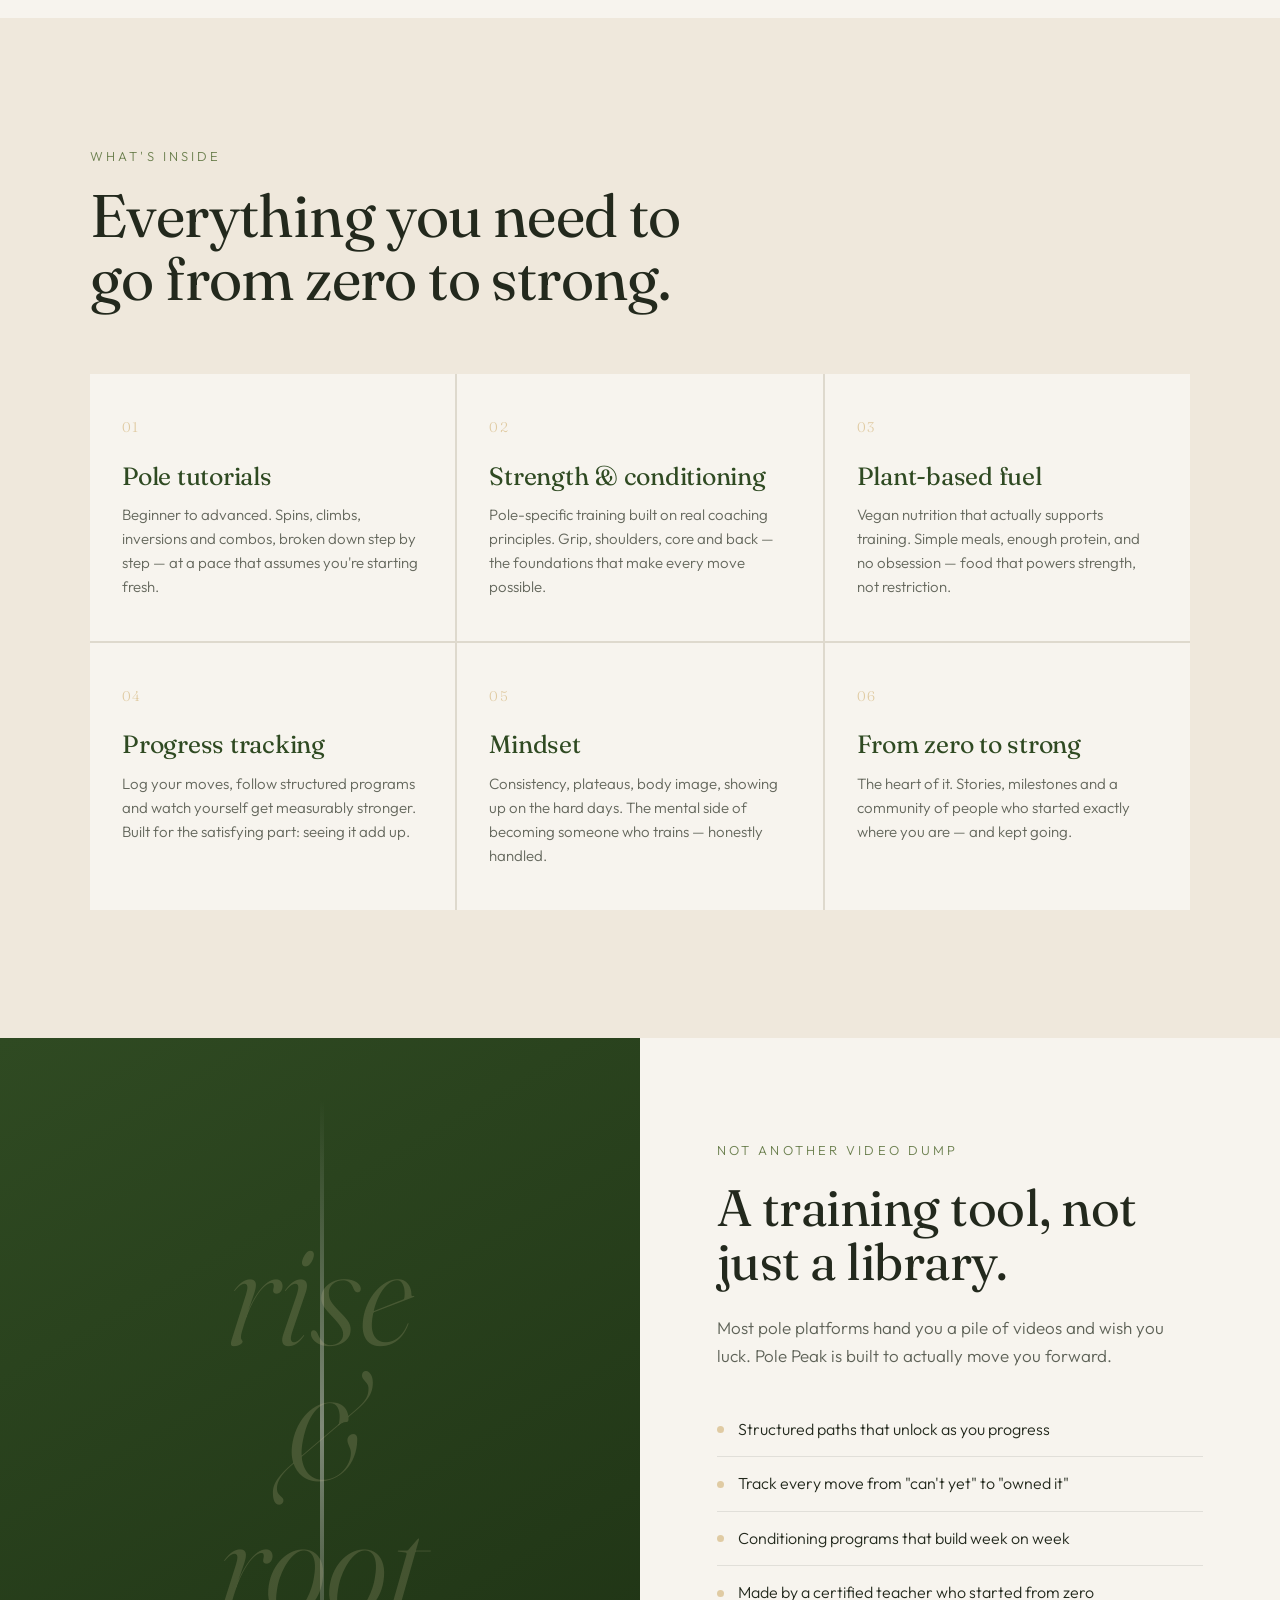
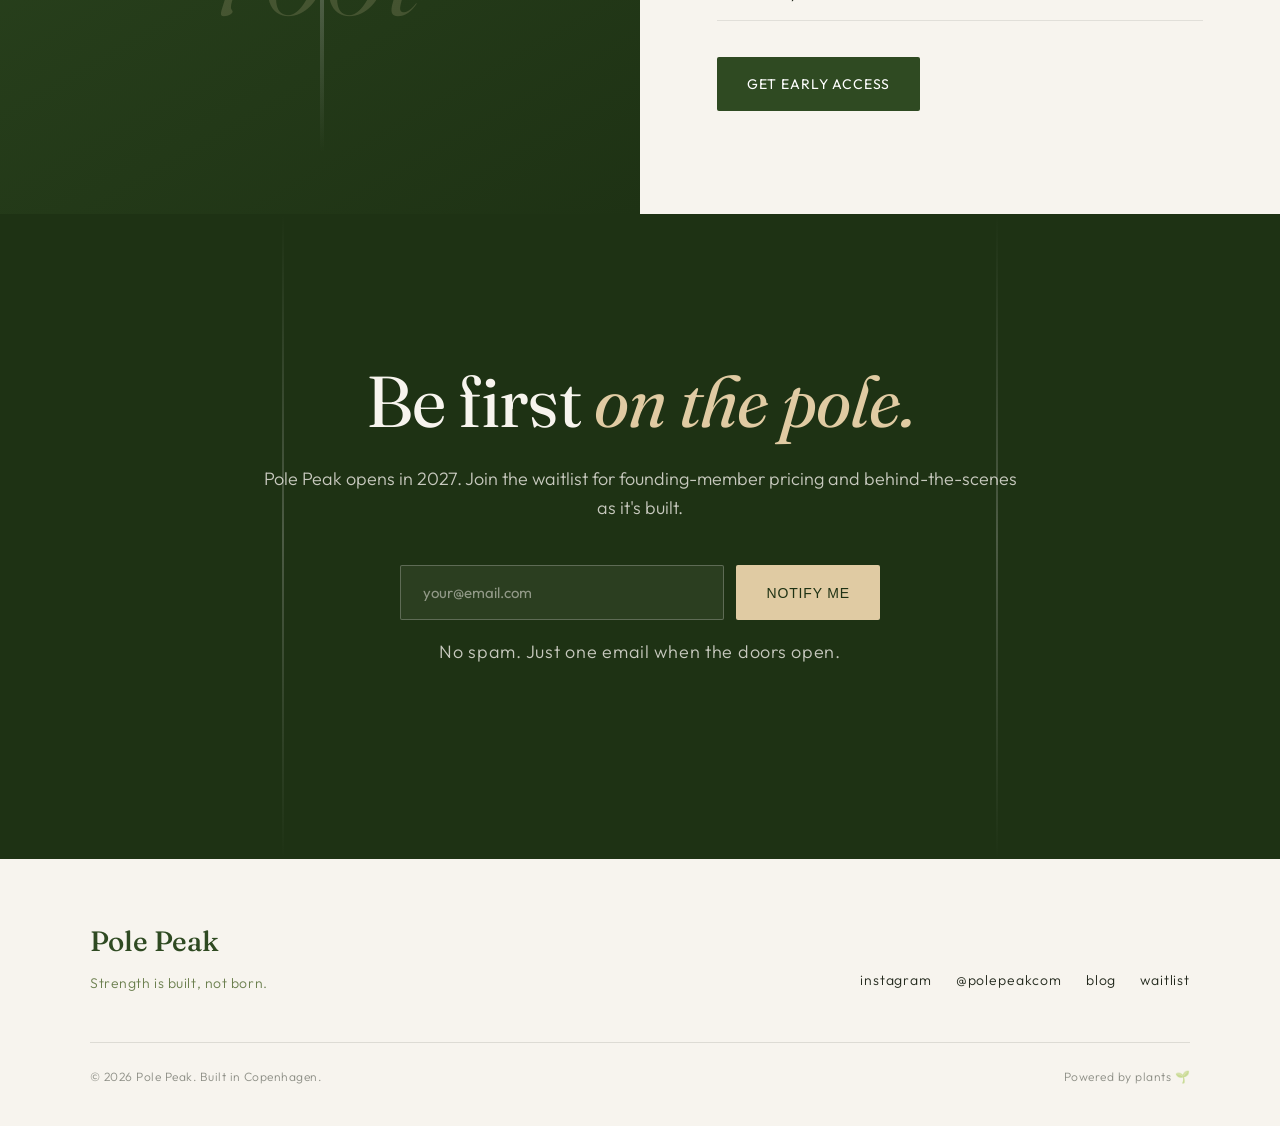
==== commit dd2dc391: "Update index.html" ====
--- a/index.html
+++ b/index.html
@@ -9,7 +9,6 @@
 <link rel="preconnect" href="https://fonts.gstatic.com" crossorigin>
 <link href="https://fonts.googleapis.com/css2?family=Fraunces:opsz,wght@9..144,400;9..144,500;9..144,600&family=Outfit:wght@300;400;500&display=swap" rel="stylesheet">
 <style>
-  <link rel="stylesheet" href="site.css">
 :root{
   --paper:#F7F4EE;
   --paper-warm:#EFE8DC;
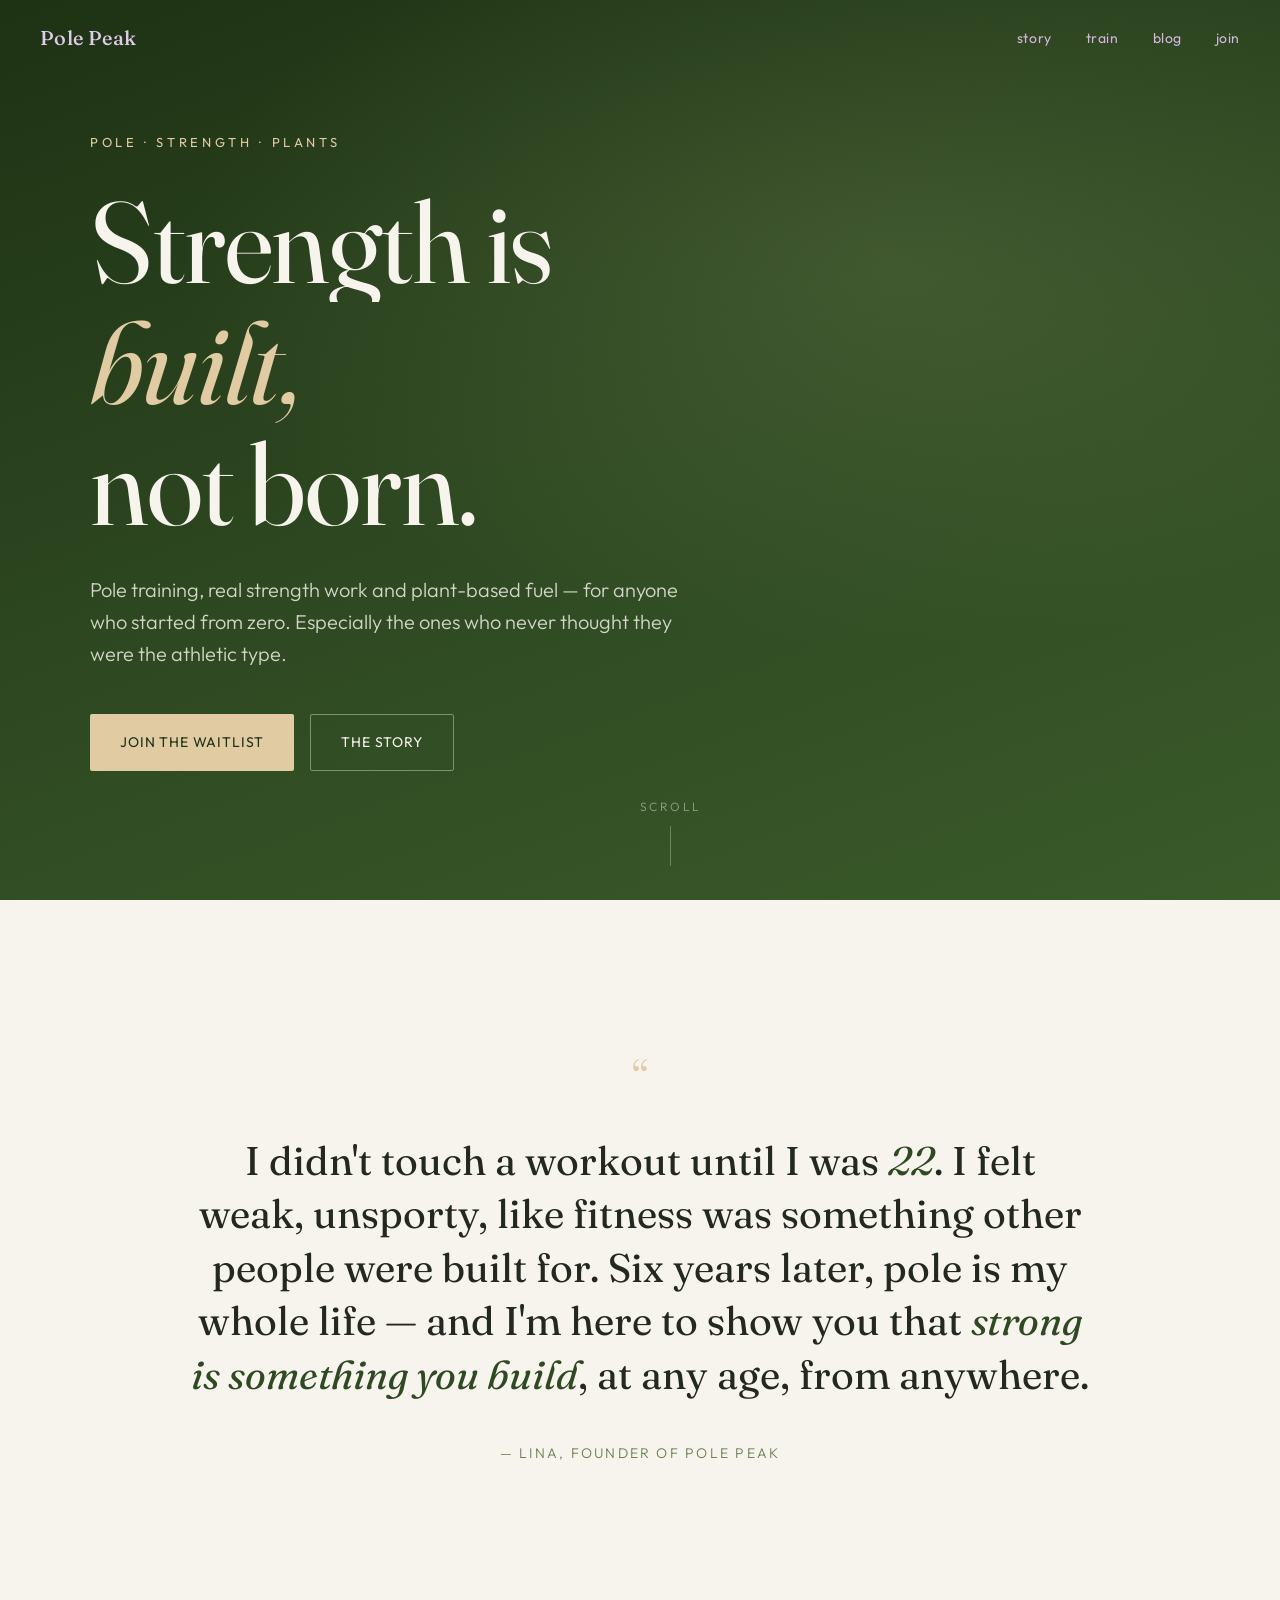
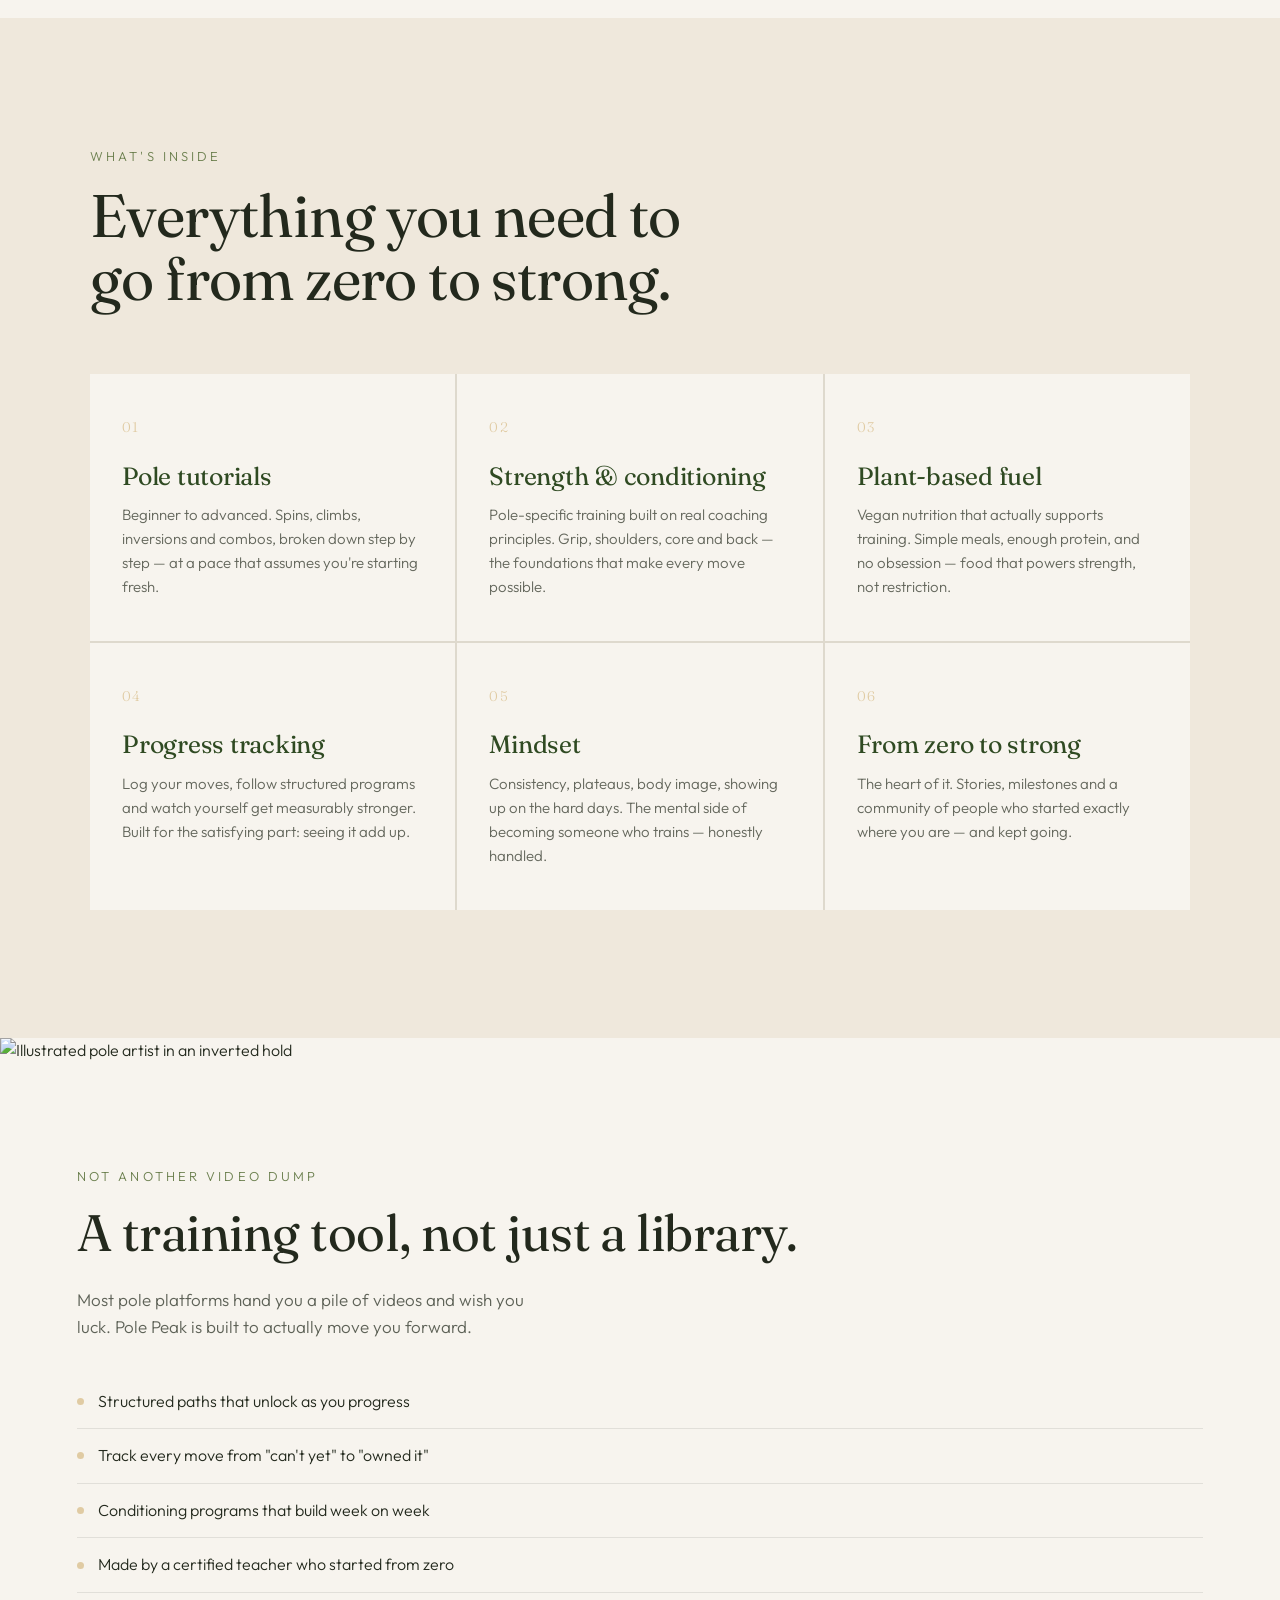
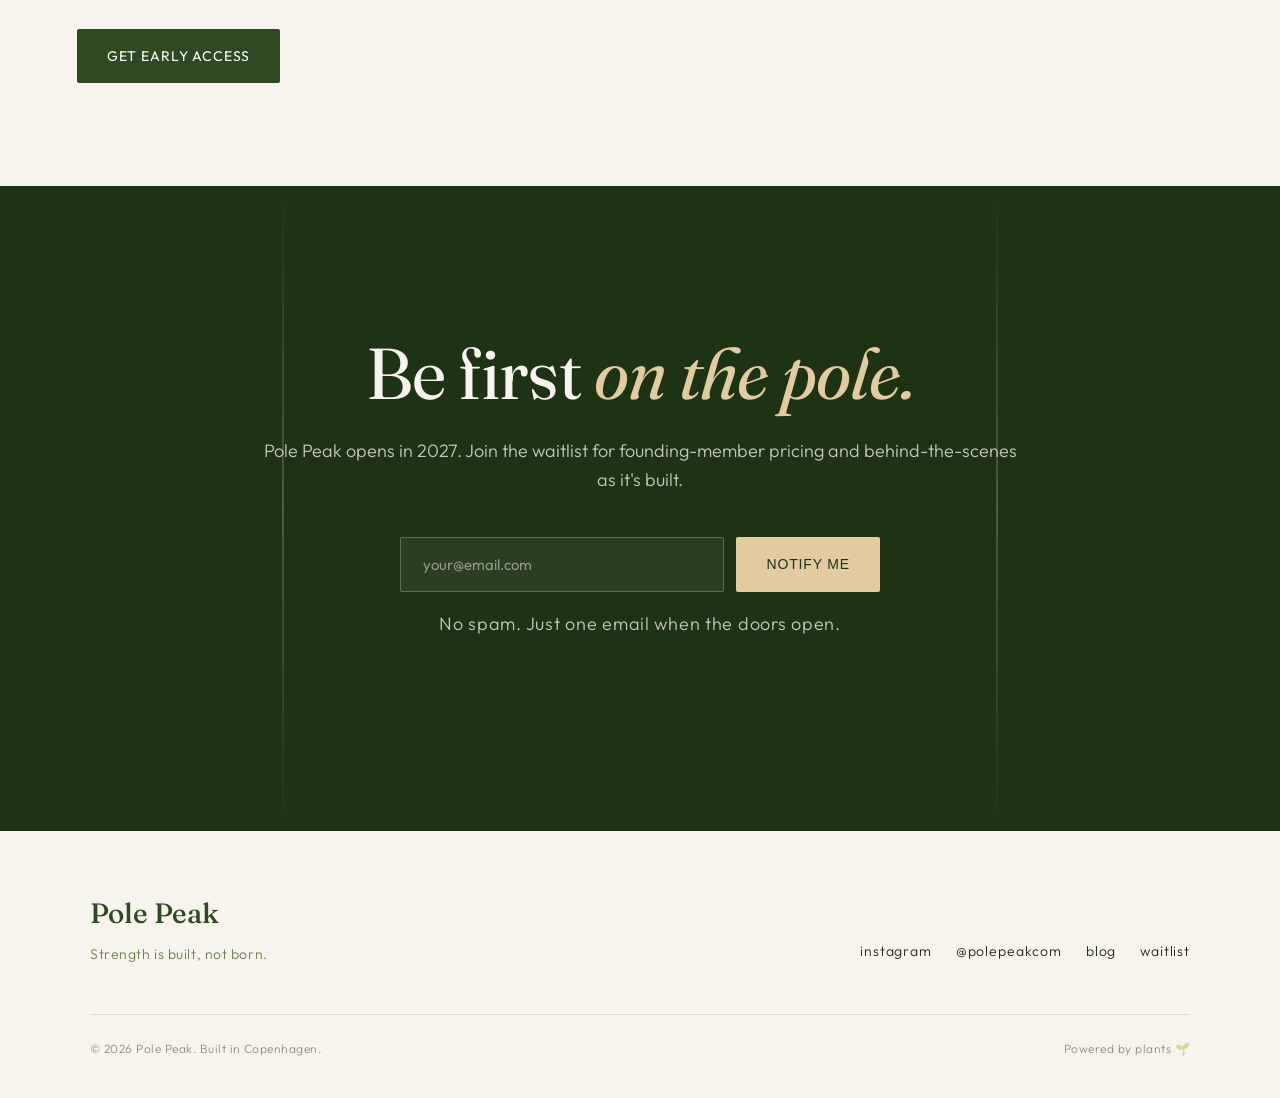
==== commit 3b11c139: "Update index.html" ====
--- a/index.html
+++ b/index.html
@@ -32,7 +32,6 @@
   overflow-x:hidden;
 }
 h1,h2,h3{font-family:'Fraunces',serif;font-weight:400;line-height:1.05;letter-spacing:-0.01em}
-
 /* nav */
 nav{
   position:fixed;top:0;left:0;right:0;z-index:100;
@@ -191,6 +190,9 @@
   .hero-eyebrow,.hero-sub,.hero-cta,.hero-scroll,.hero h1 .line span{opacity:1;transform:none}
 }
 </style>
+
+  <script src="https://analytics.ahrefs.com/analytics.js" data-key="YE51TVVbjfF5S0ZKZ+rCnw" async></script>
+
 </head>
 <body>
 
@@ -270,11 +272,10 @@
   </div>
 </section>
 
-<section class="feature">
-  <div class="feature-visual">
-    <div class="pole-v"></div>
-    <div class="leaf">rise<br>&amp;<br>root</div>
-  </div>
+  <section class="pole-band">
+  <img src="/images/pole-band.png" alt="Illustrated pole artist in an inverted hold" class="pole-band-art">
+</section>
+
   <div class="feature-content">
     <div class="section-eyebrow">Not another video dump</div>
     <h2>A training tool, not just a library.</h2>
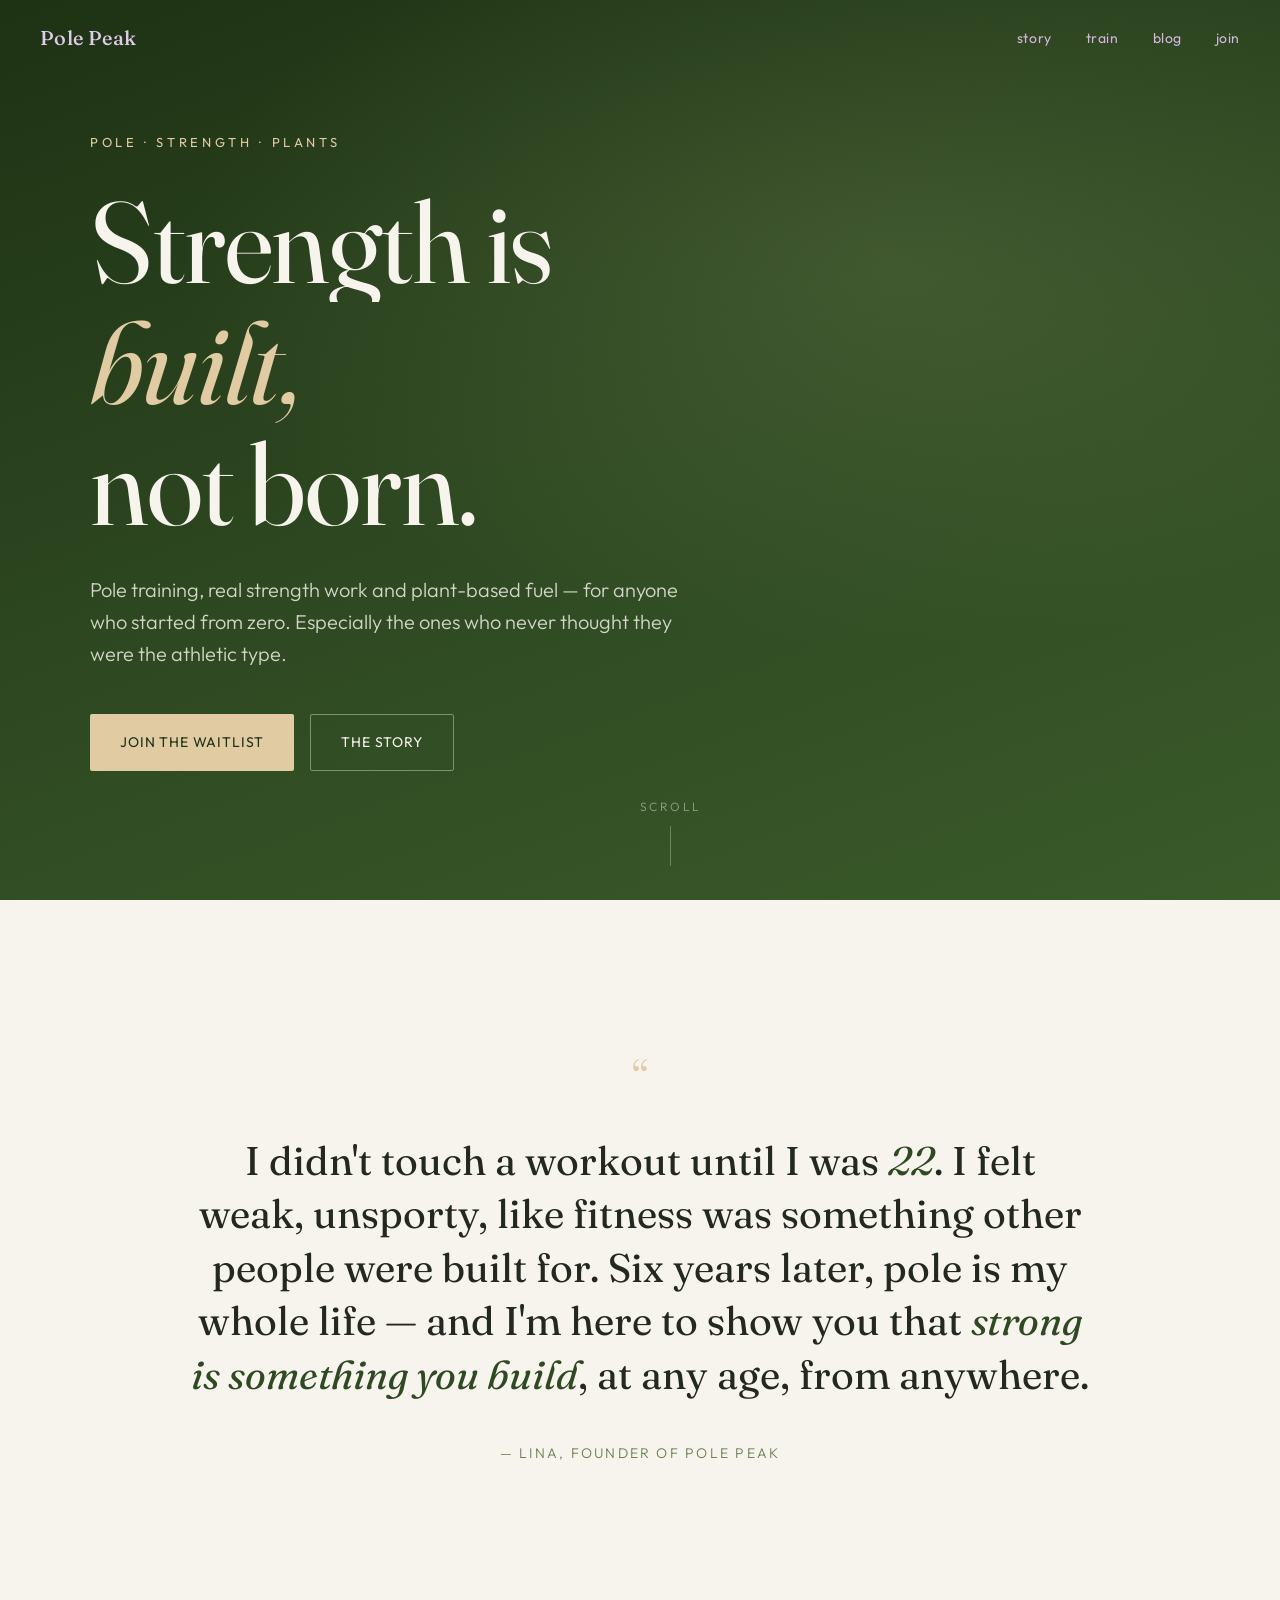
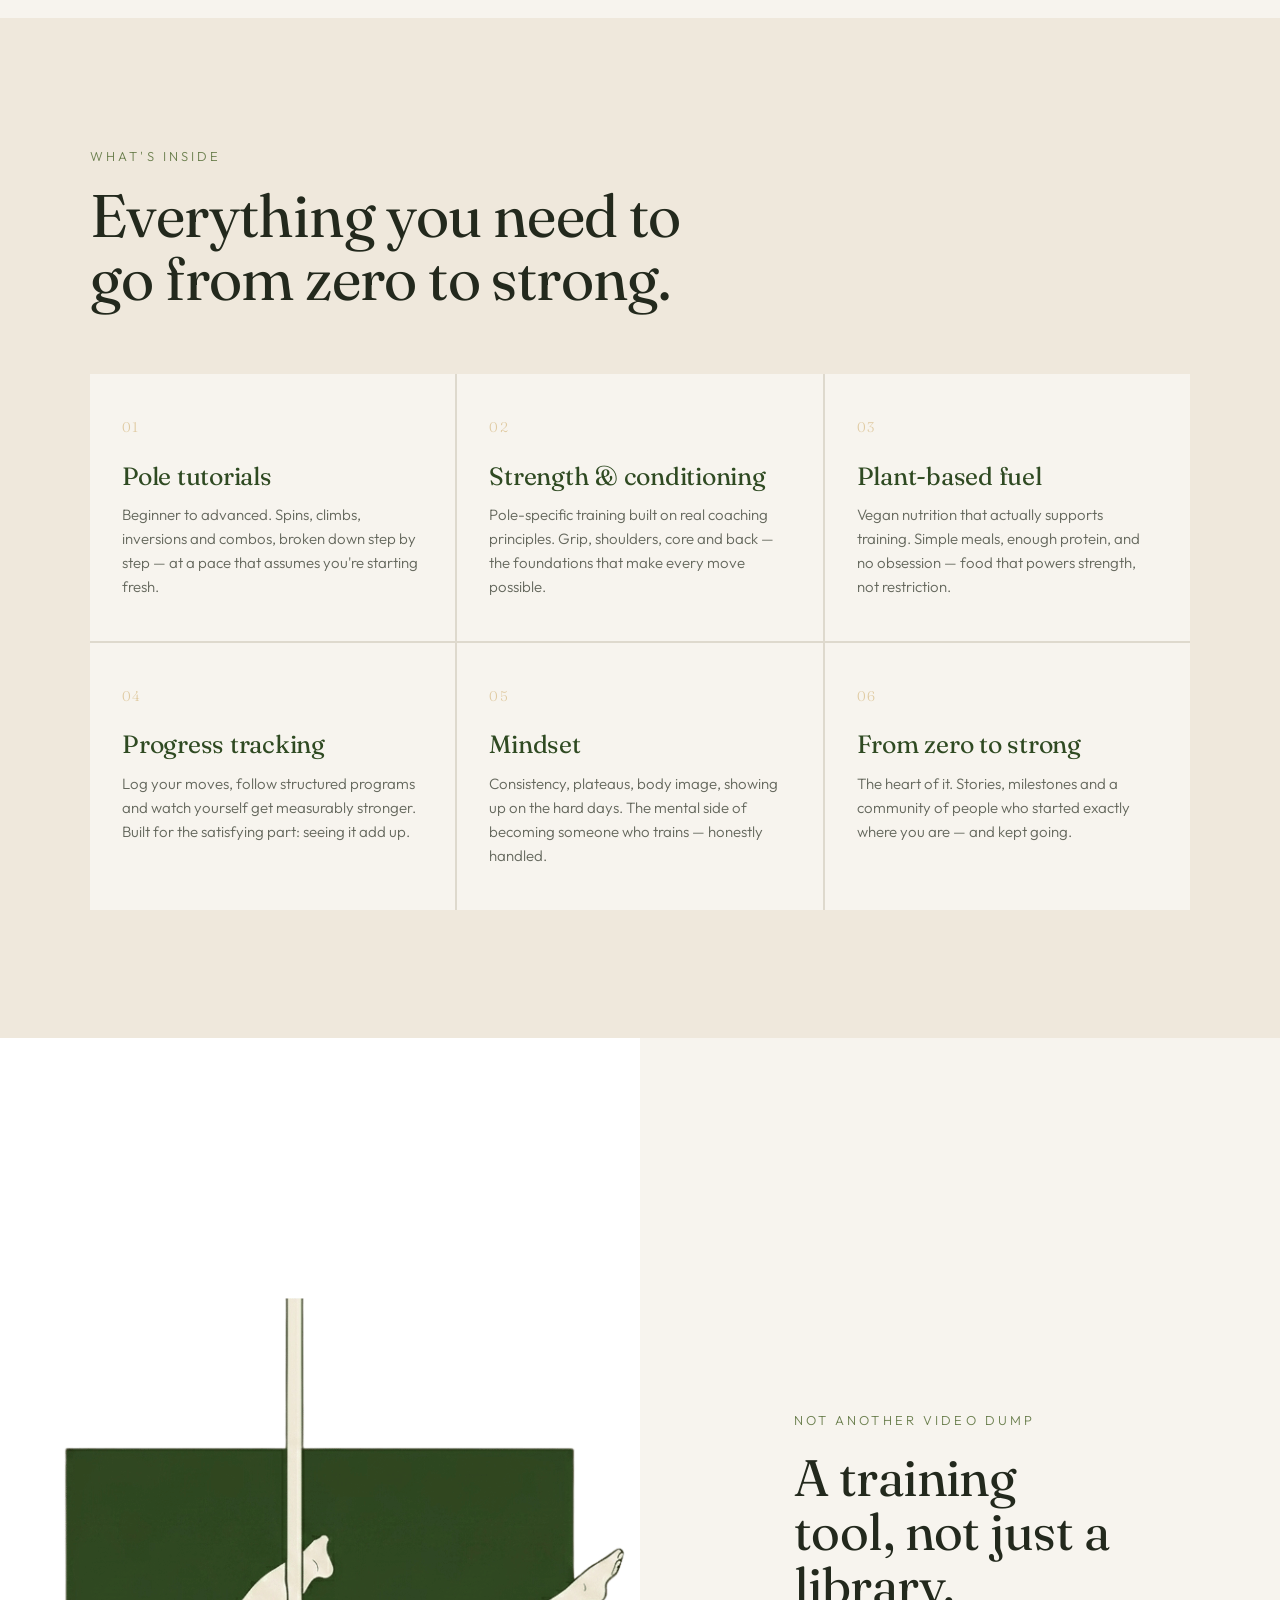
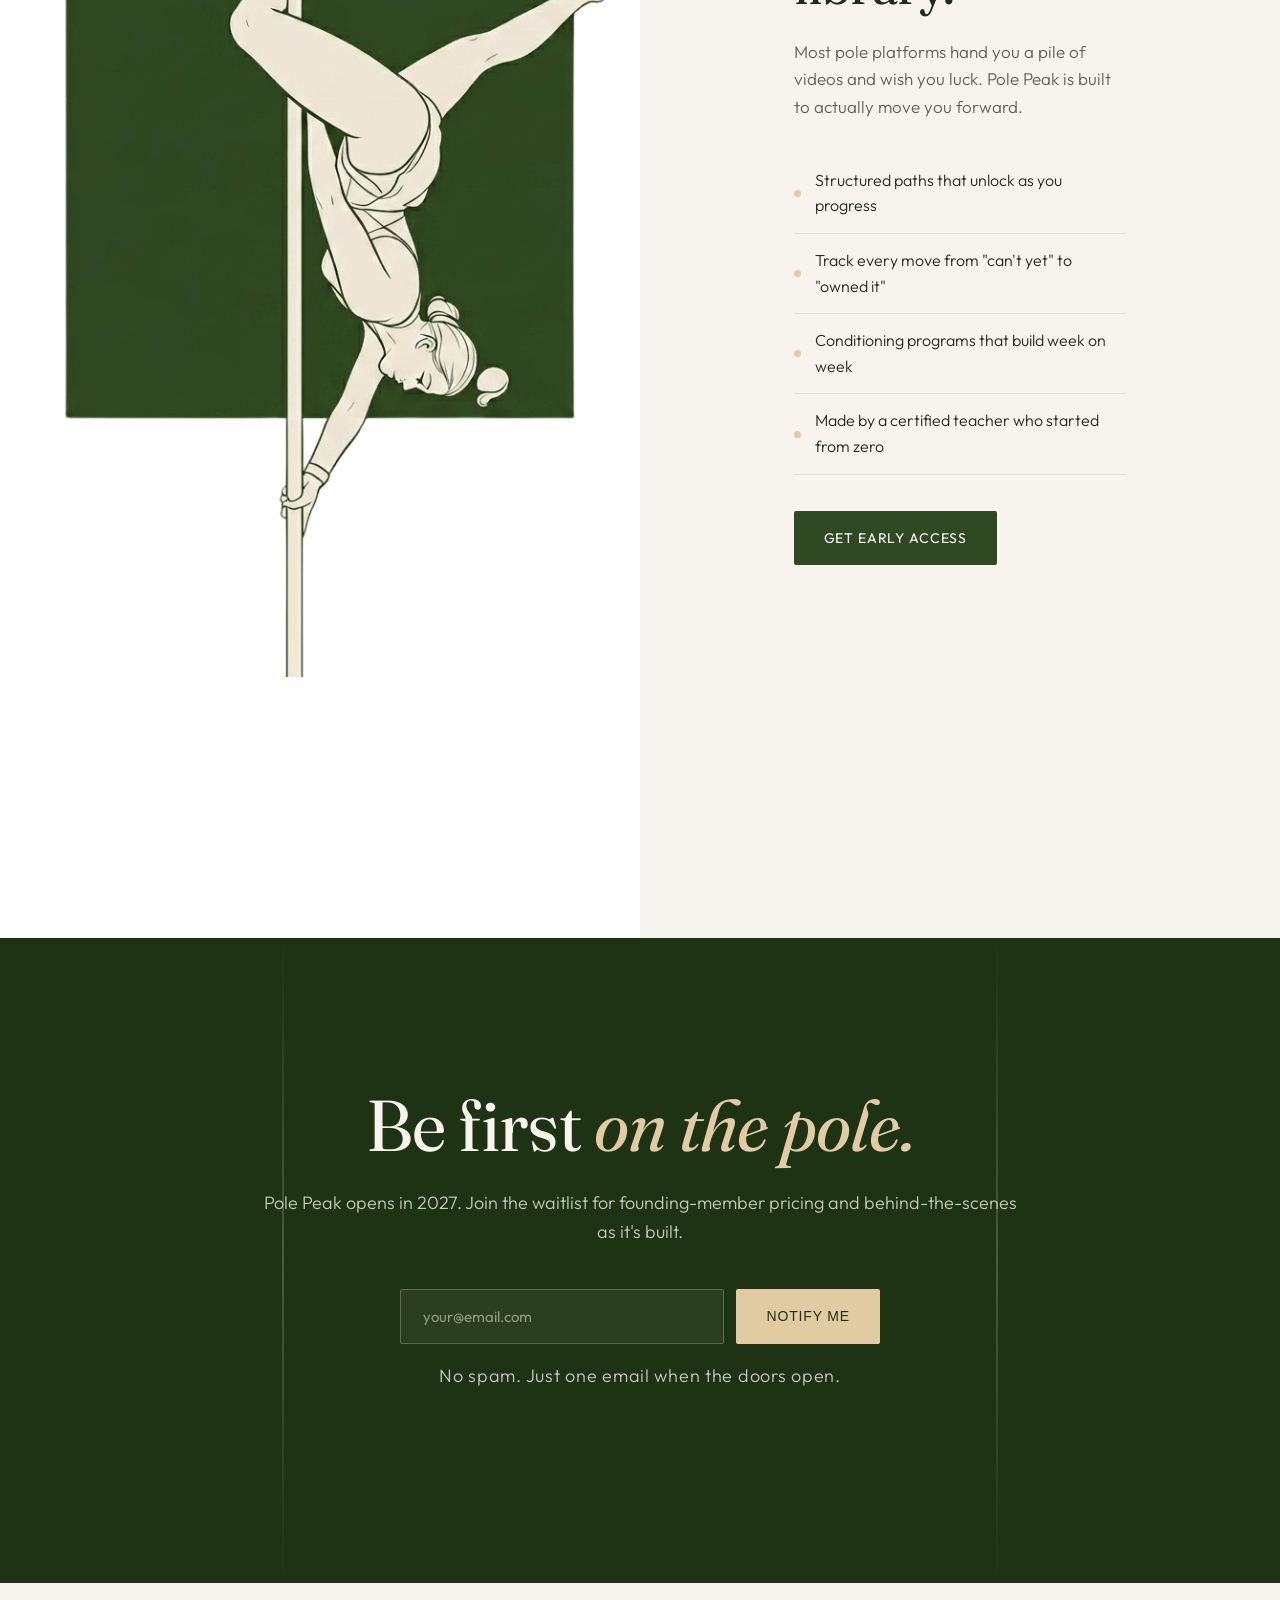
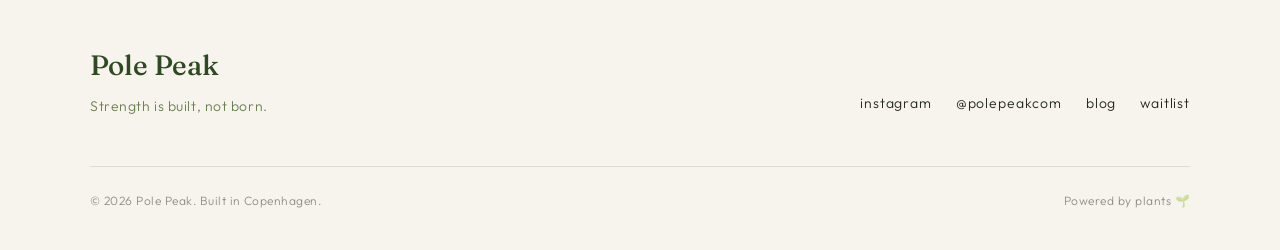
==== commit 65d20d7a: "Update index.html" ====
--- a/index.html
+++ b/index.html
@@ -272,10 +272,11 @@
   </div>
 </section>
 
-  <section class="pole-band">
-  <img src="/images/pole-band.png" alt="Illustrated pole artist in an inverted hold" class="pole-band-art">
-</section>
-
+<section class="feature">
+  <div class="feature-visual feature-visual--img">
+    <img src="/images/pole-band.png" alt="Illustrated pole artist in an inverted hold" class="pole-band-art">
+  </div>
+  <div class="feature-content">
   <div class="feature-content">
     <div class="section-eyebrow">Not another video dump</div>
     <h2>A training tool, not just a library.</h2>
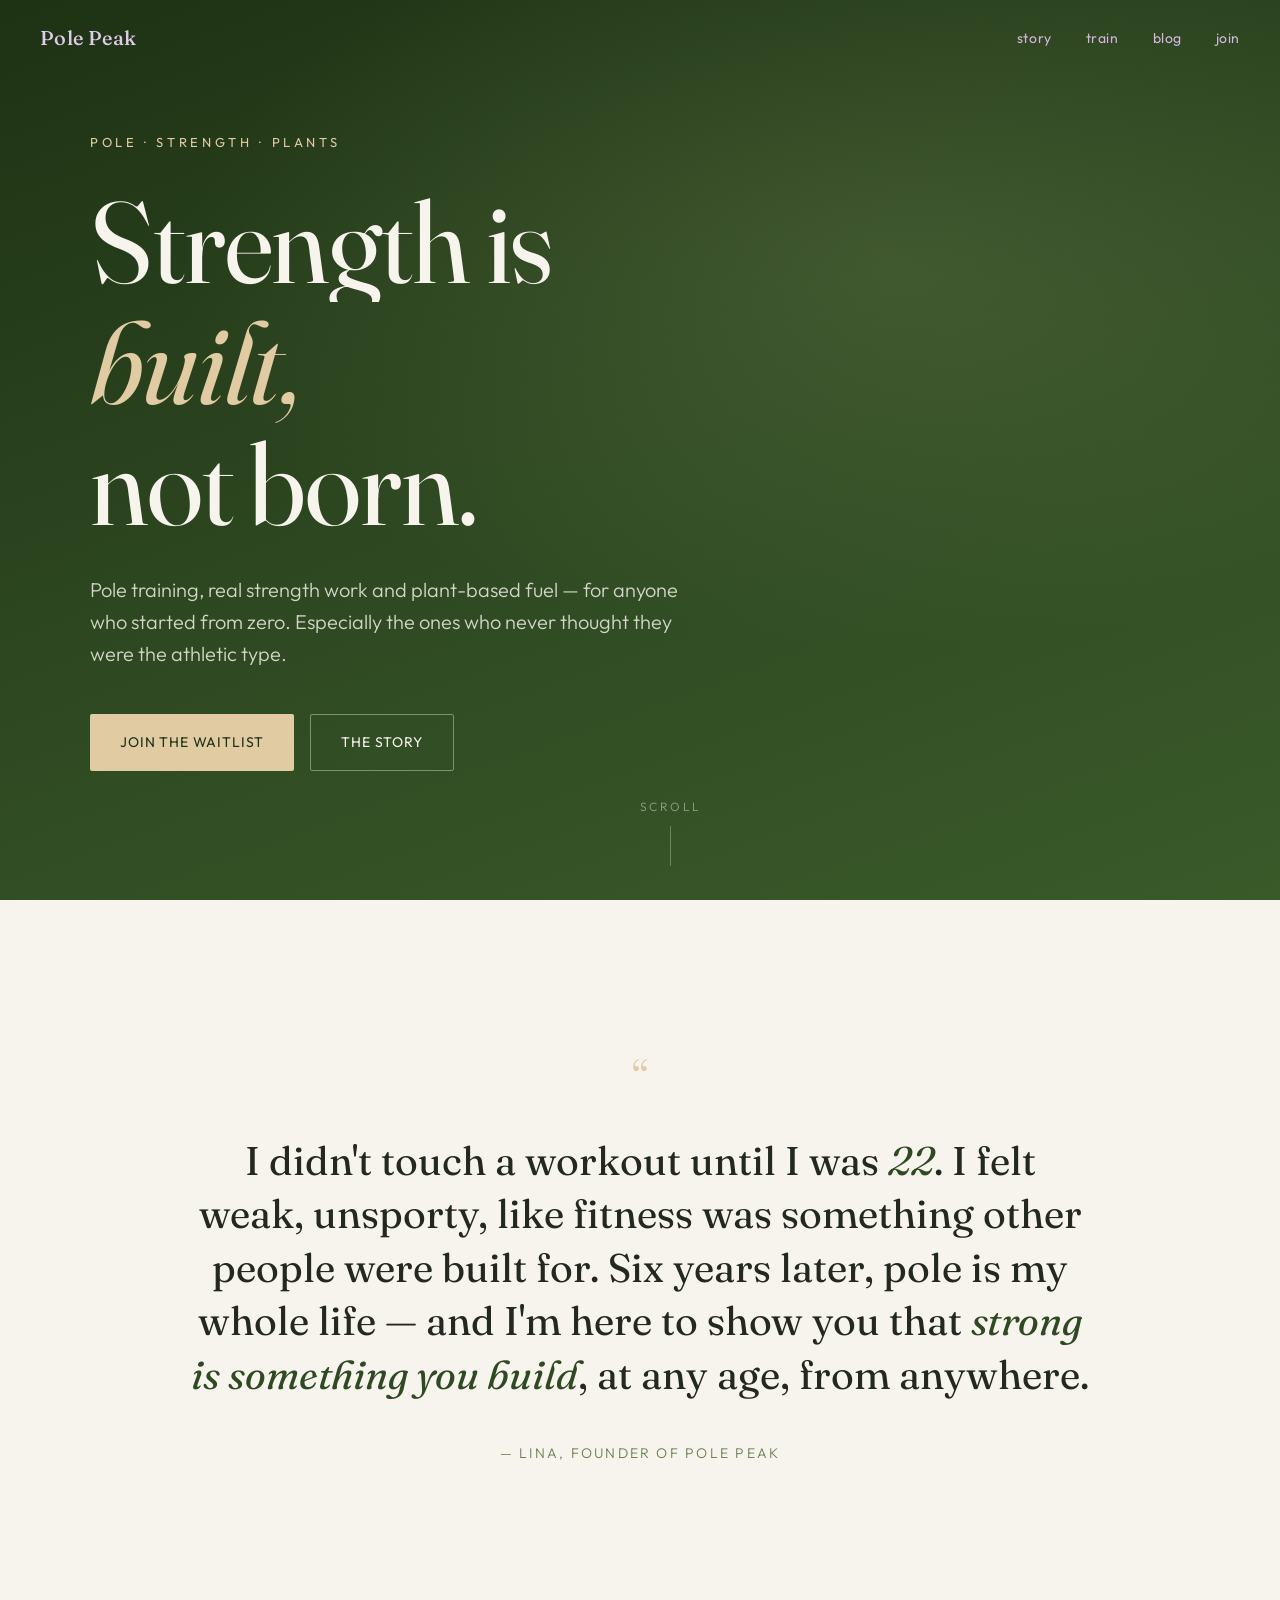
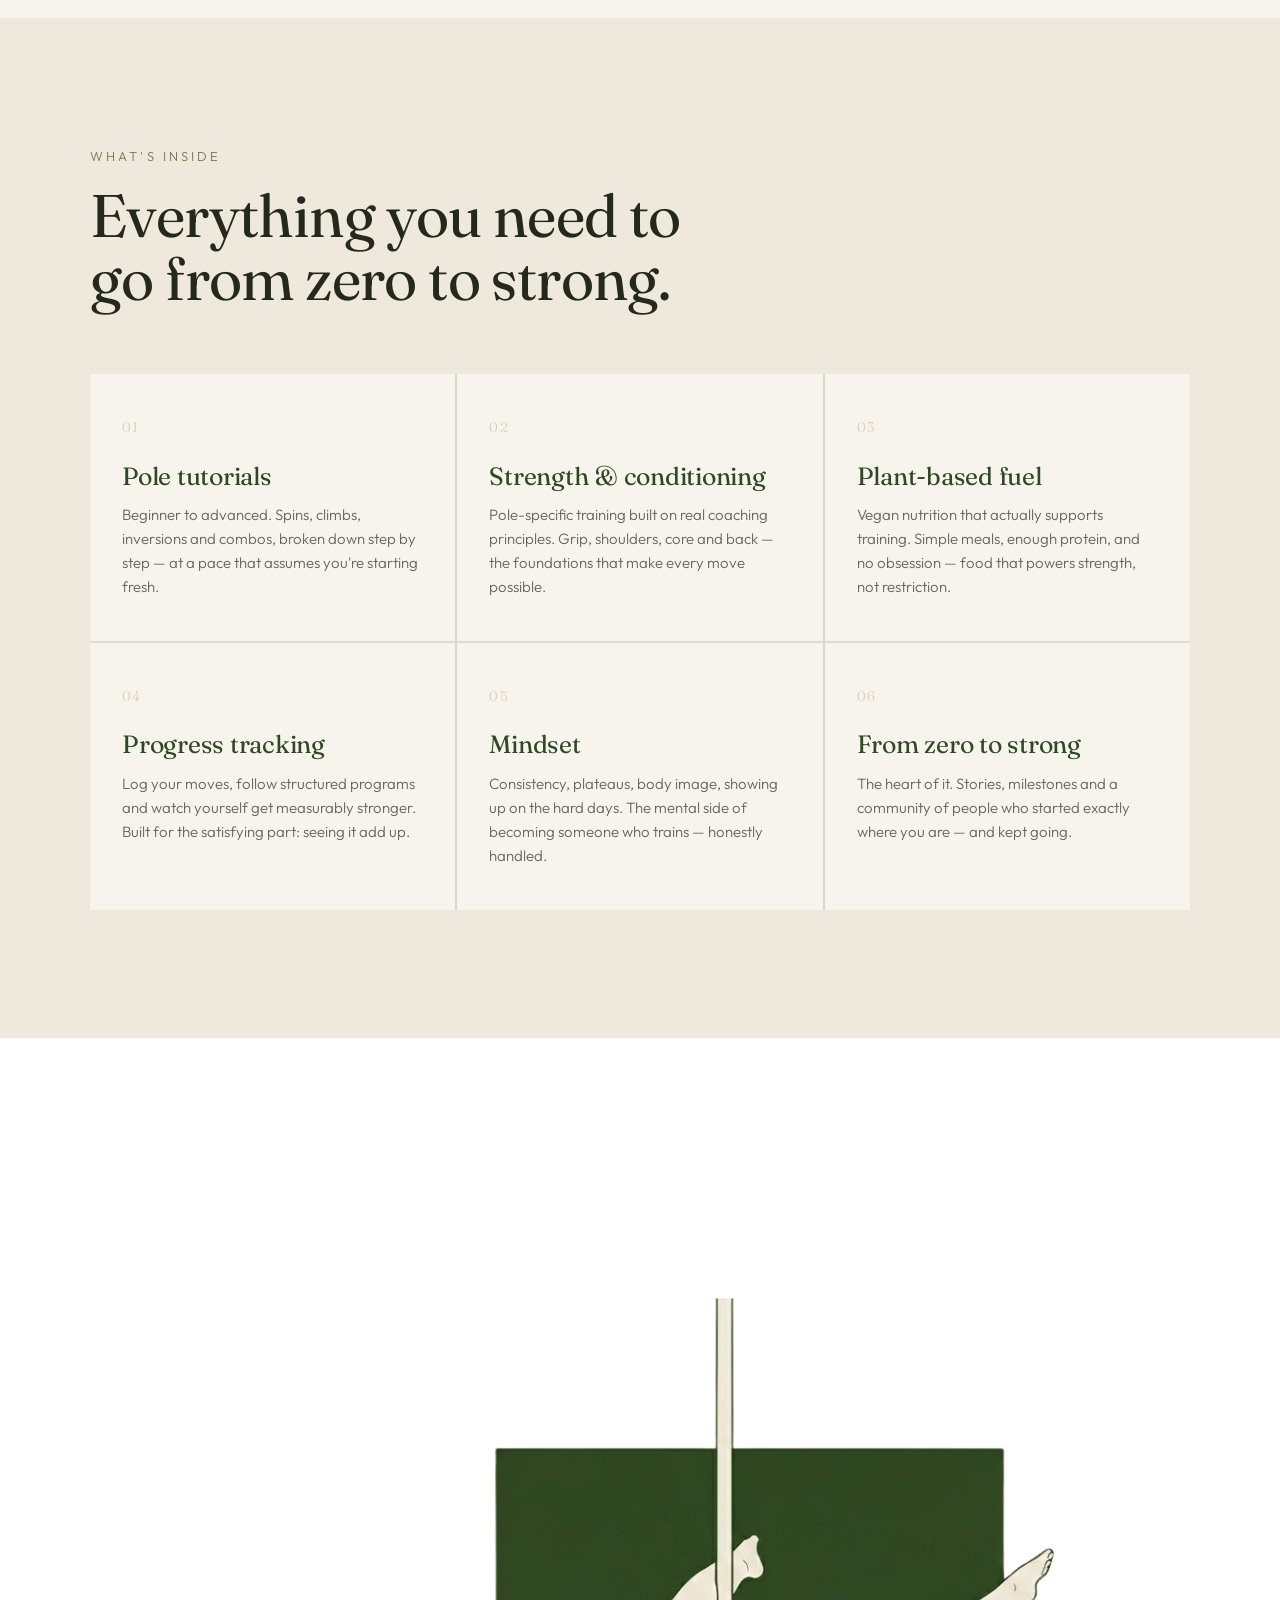
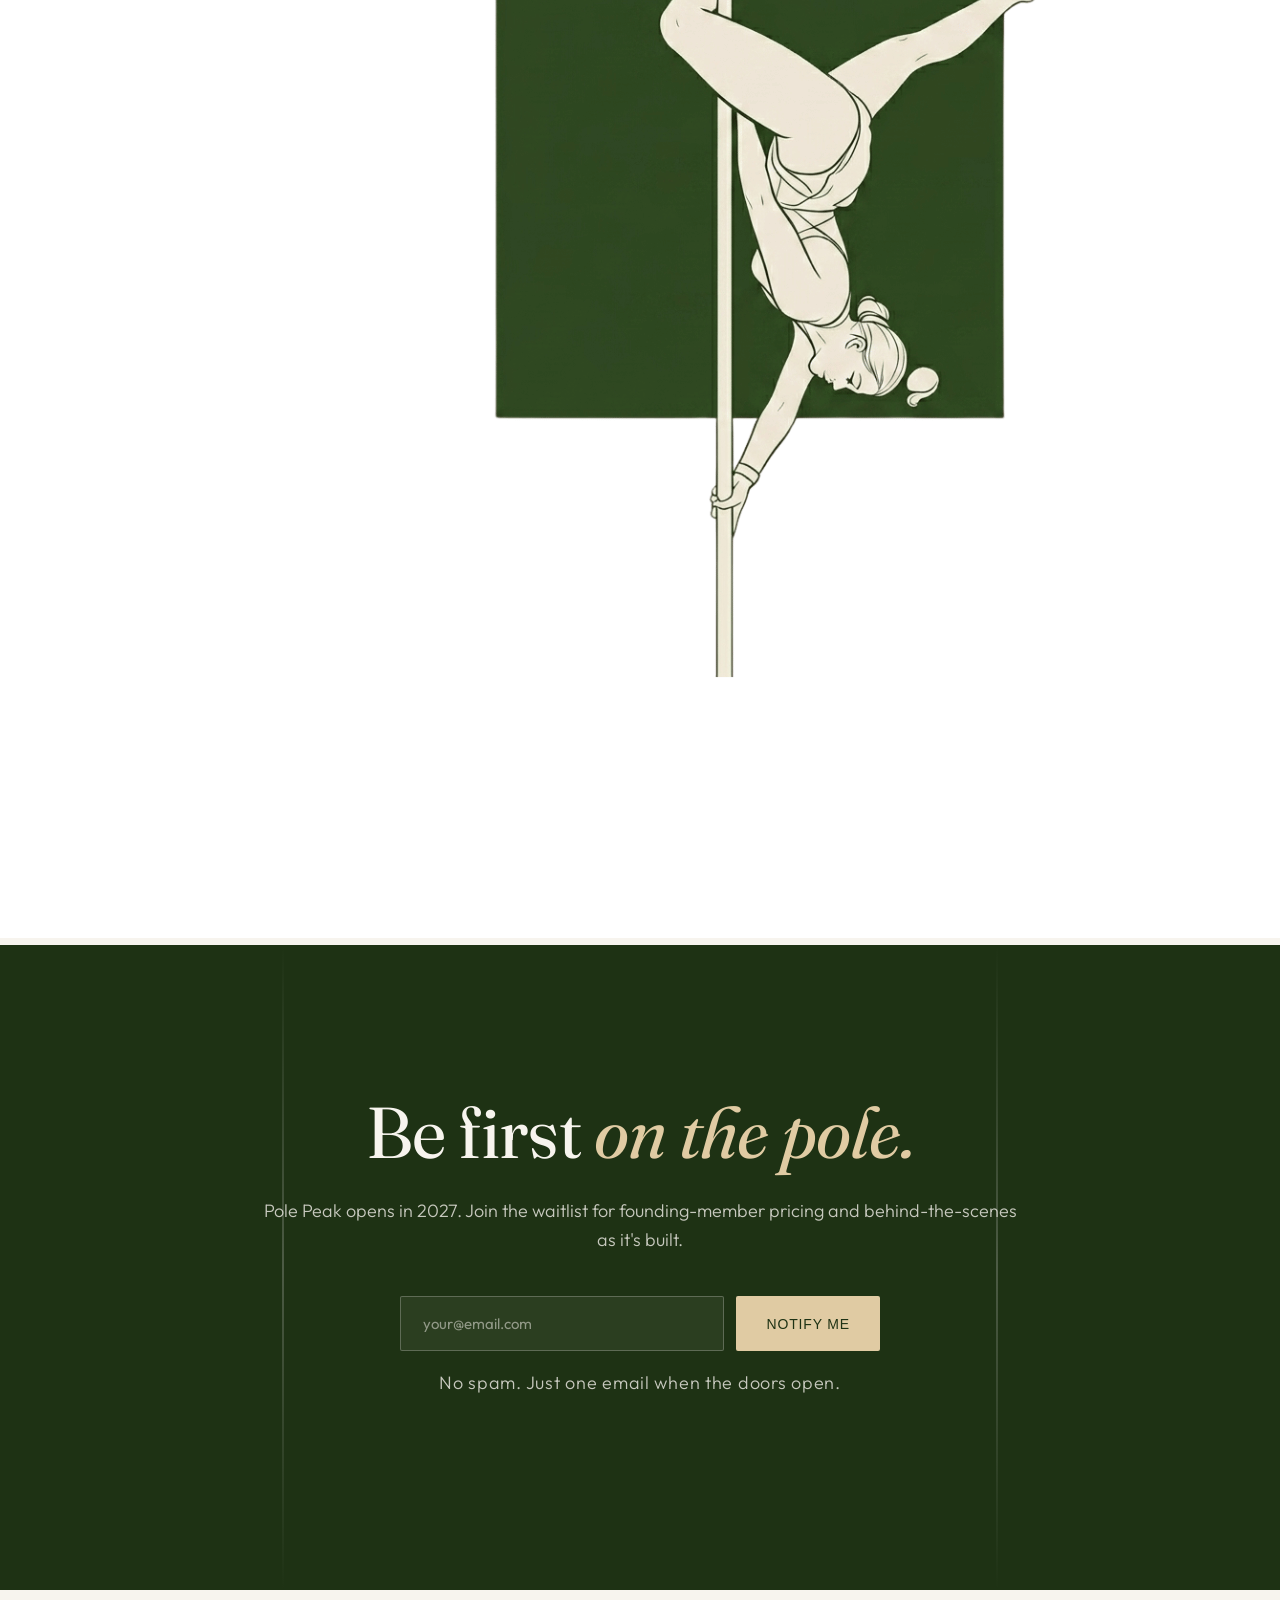
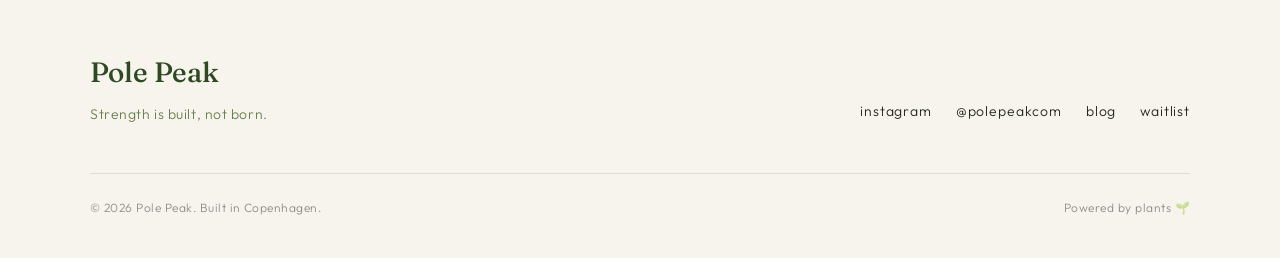
==== commit c8ebd8c5: "Update index.html" ====
--- a/index.html
+++ b/index.html
@@ -273,10 +273,9 @@
 </section>
 
 <section class="feature">
-  <div class="feature-visual feature-visual--img">
+  <div class="pole-band">
     <img src="/images/pole-band.png" alt="Illustrated pole artist in an inverted hold" class="pole-band-art">
   </div>
-  <div class="feature-content">
   <div class="feature-content">
     <div class="section-eyebrow">Not another video dump</div>
     <h2>A training tool, not just a library.</h2>
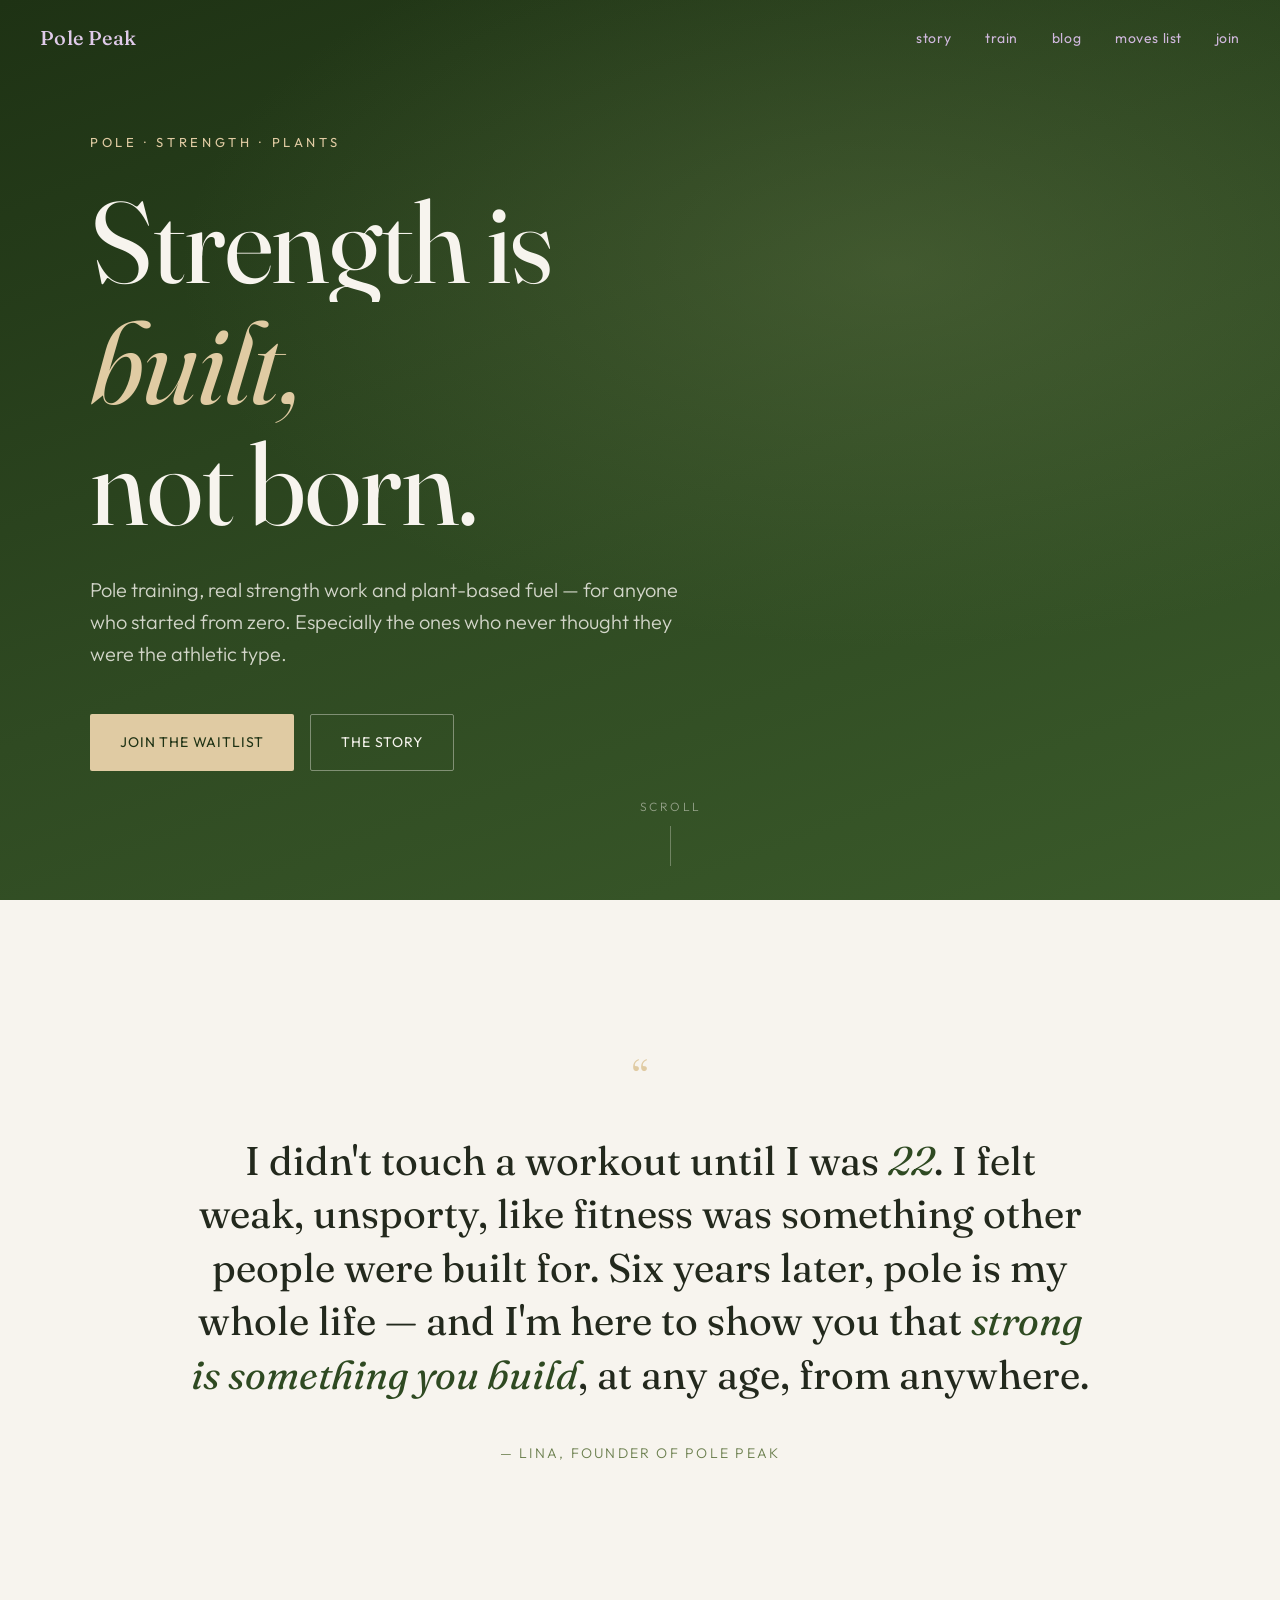
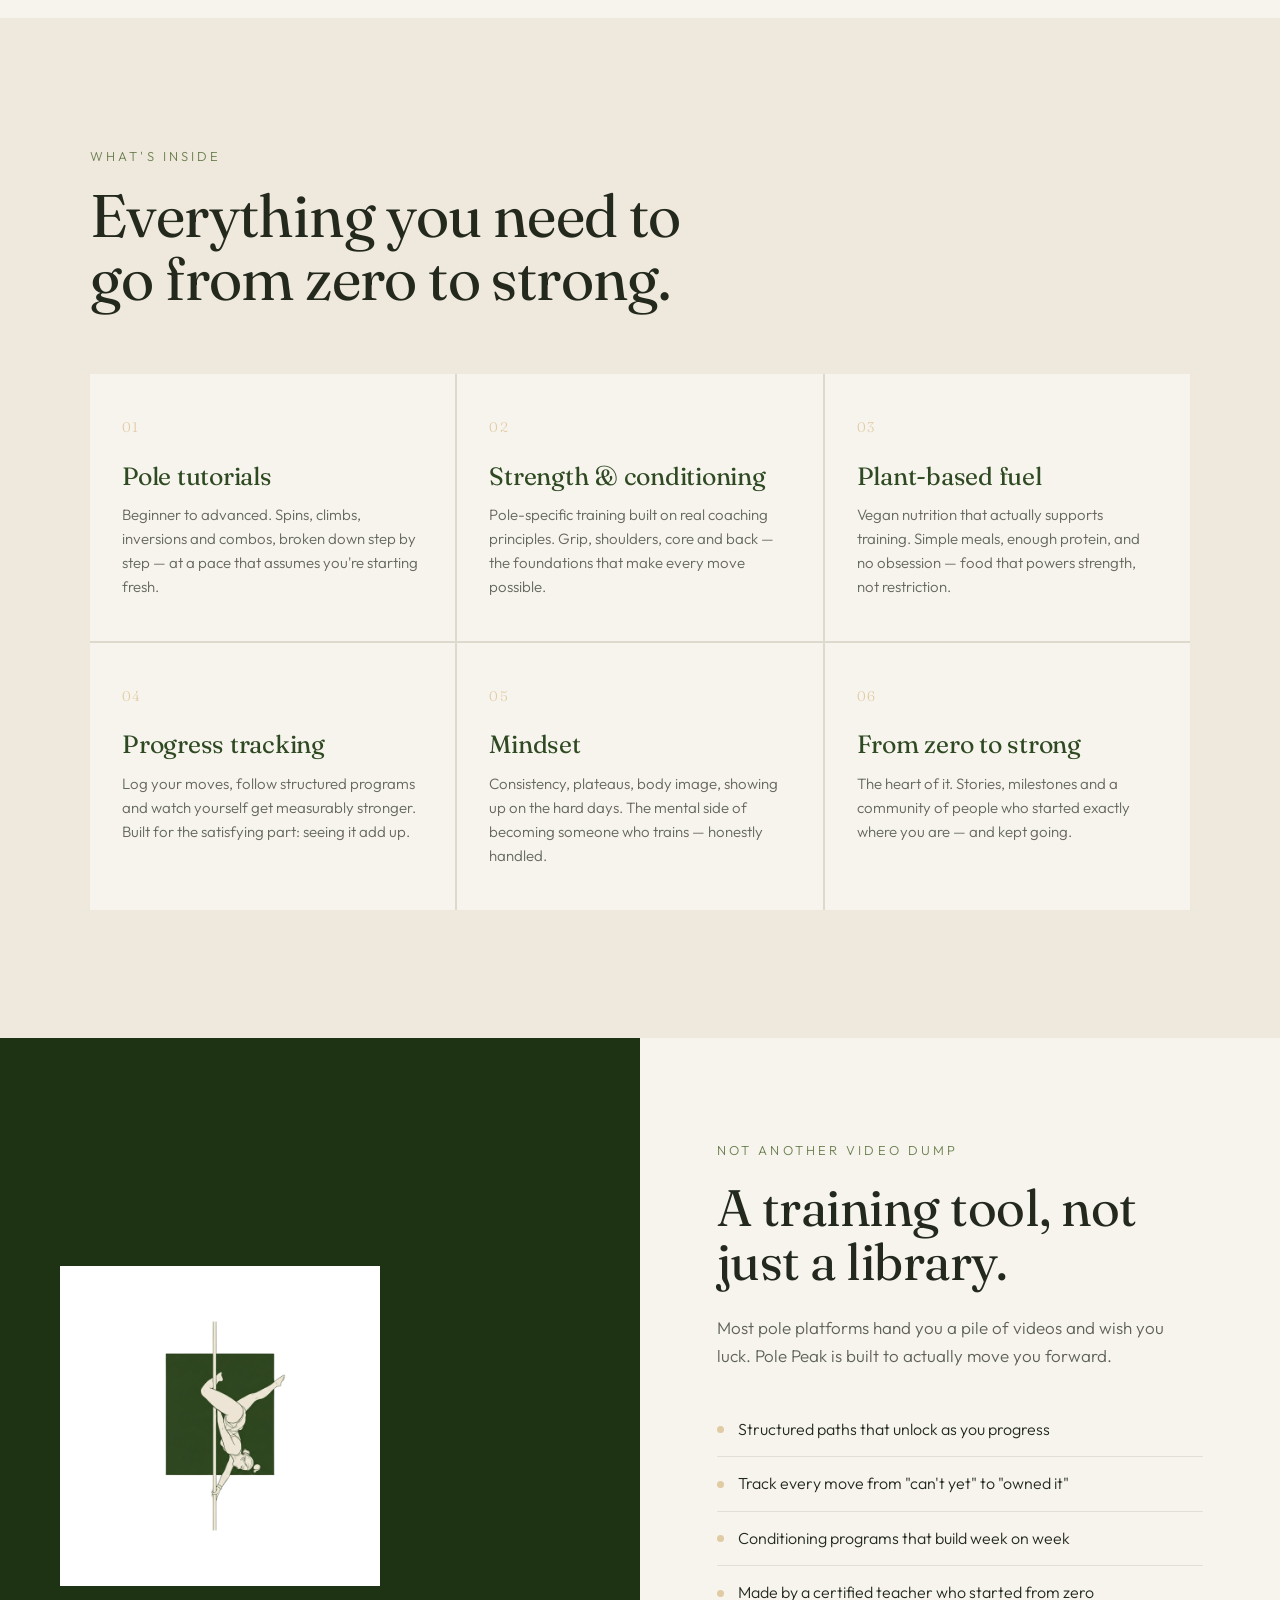
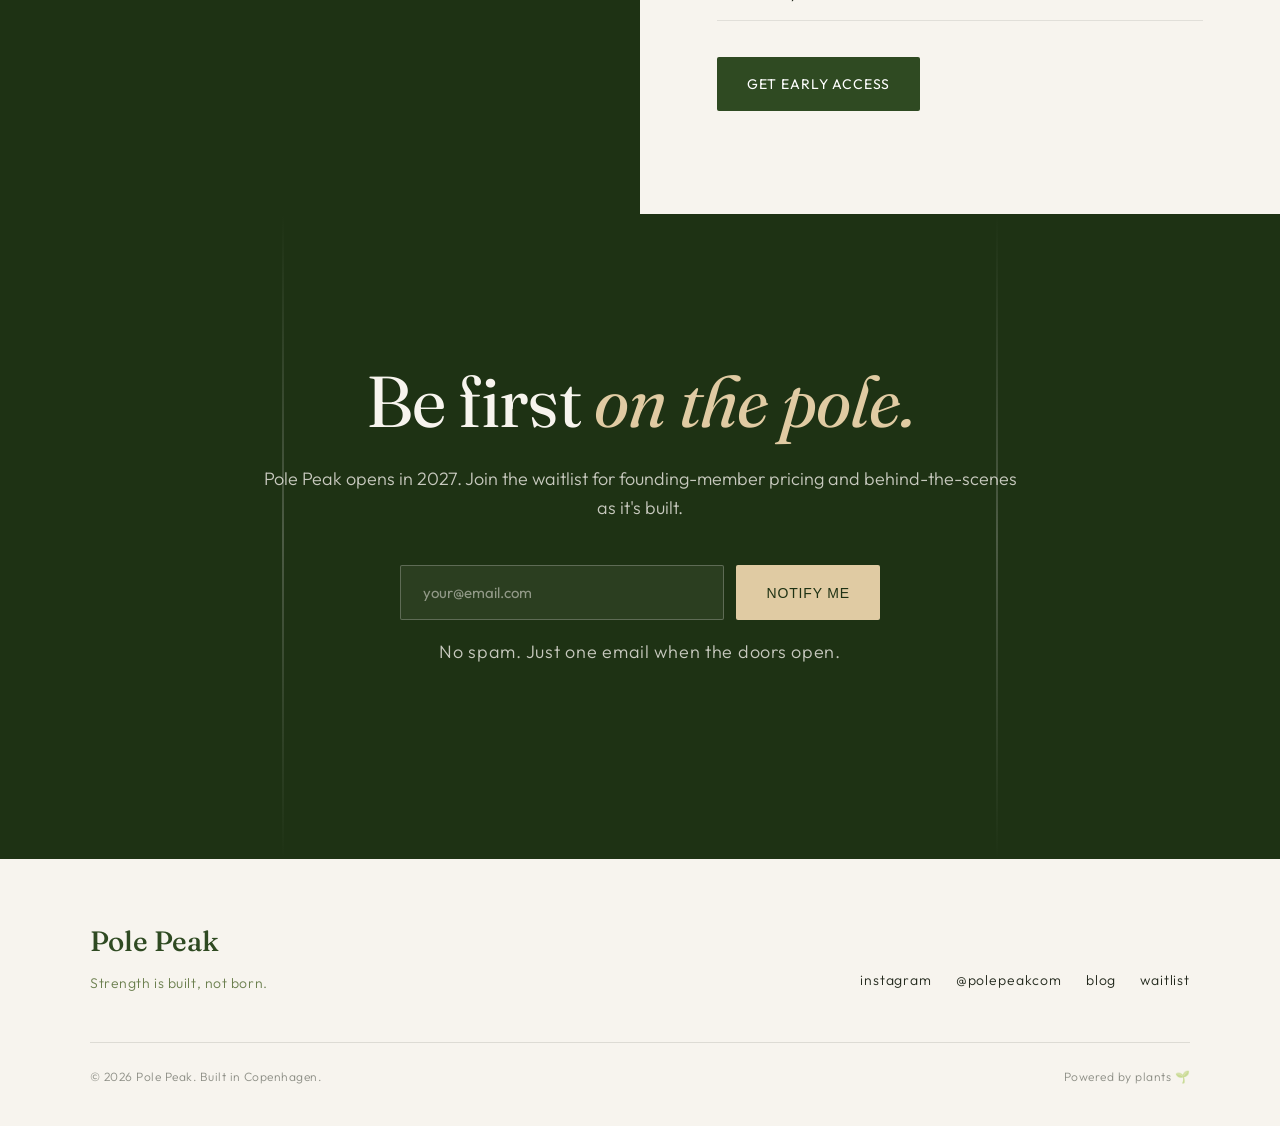
==== commit 5c463d89: "Update index.html" ====
--- a/index.html
+++ b/index.html
@@ -203,6 +203,7 @@
     <a href="#story">story</a>
     <a href="#train">train</a>
     <a href="blog.html">blog</a>
+     <a href="moves.html">moves list</a>
     <a href="#join">join</a>
   </div>
 </nav>
@@ -273,8 +274,8 @@
 </section>
 
 <section class="feature">
-  <div class="pole-band">
-    <img src="/images/pole-band.png" alt="Illustrated pole artist in an inverted hold" class="pole-band-art">
+  <div class="pole-band" style="background: var(--forest-deep); display: flex; justify-content: flex-start; align-items: center; padding: 40px 40px 40px 60px; width: 100%;">
+    <img src="/images/pole-band.png" alt="Illustrated pole artist in an inverted hold" class="pole-band-art" style="width: 100%; max-width: 320px; height: auto; display: block;">
   </div>
   <div class="feature-content">
     <div class="section-eyebrow">Not another video dump</div>
